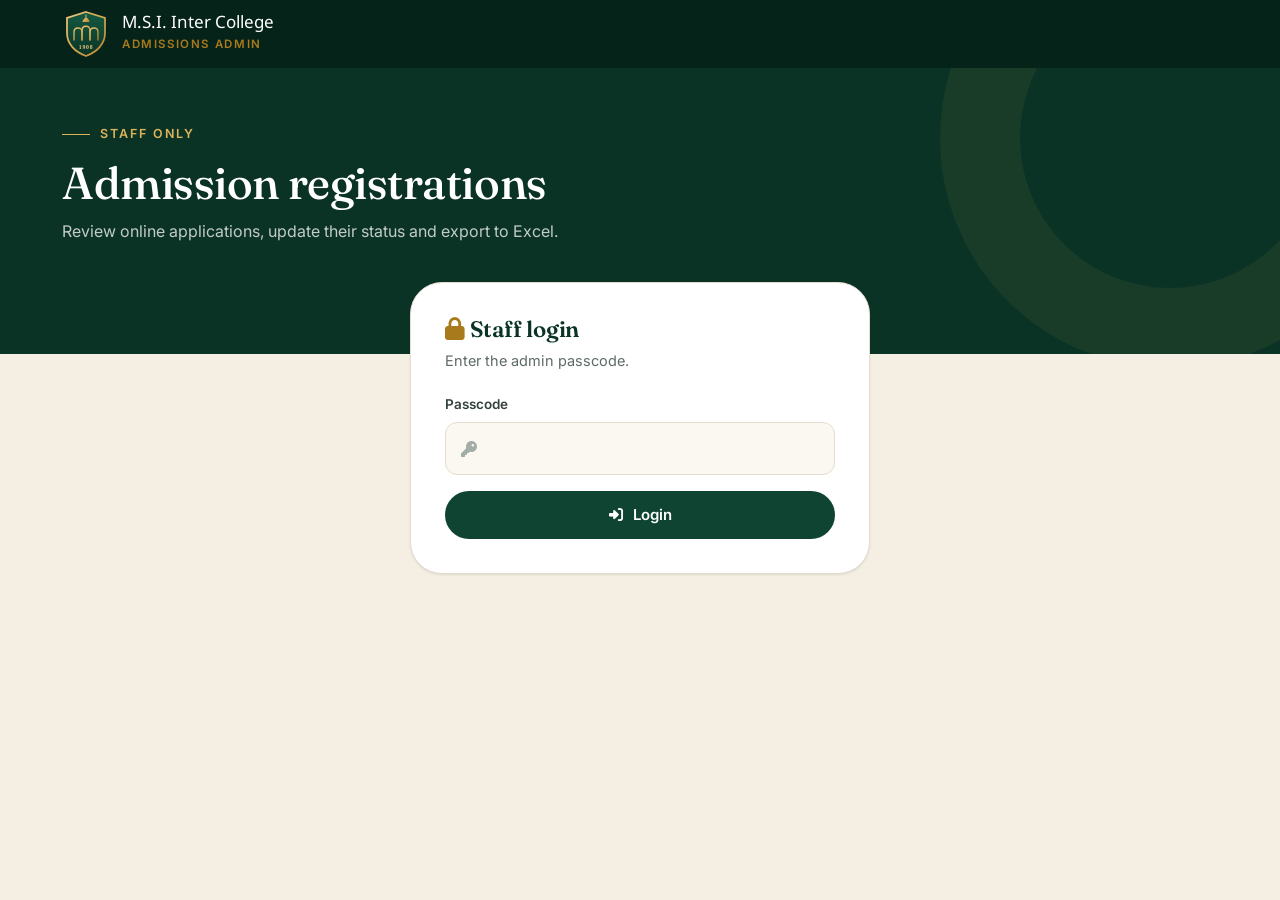
==== admin.html @ 86e8ecac "Redesign website with registration portal and Google Maps - New design system (emerald/gold palette " ====
<!DOCTYPE html>
<html lang="en">
<head>
  <meta charset="UTF-8">
  <meta name="viewport" content="width=device-width, initial-scale=1, viewport-fit=cover">
  <meta name="robots" content="noindex, nofollow">
  <title>Admissions Admin | M.S.I. Inter College</title>
  <meta name="theme-color" content="#0a3326">
  <link rel="icon" href="assets/img/crest.svg" type="image/svg+xml">
  <link rel="preconnect" href="https://fonts.googleapis.com">
  <link rel="preconnect" href="https://fonts.gstatic.com" crossorigin>
  <link href="https://fonts.googleapis.com/css2?family=Fraunces:opsz,wght@9..144,500;9..144,600&family=Inter:wght@400;500;600;700&family=Noto+Sans+Devanagari:wght@400;500&display=swap" rel="stylesheet">
  <link rel="stylesheet" href="https://cdnjs.cloudflare.com/ajax/libs/font-awesome/6.5.2/css/all.min.css">
  <link rel="stylesheet" href="assets/css/main.css">
</head>
<body class="portal-body">

<div class="portal-topbar">
  <div class="container">
    <a href="index.html" class="brand">
      <img src="assets/img/crest.svg" alt="" class="brand-crest" width="42" height="42">
      <span class="brand-text"><span class="brand-hi">M.S.I. Inter College</span><span class="brand-en">Admissions Admin</span></span>
    </a>
    <button class="btn btn-sm btn-ghost-light" id="adminLogout" hidden><i class="fas fa-right-from-bracket"></i> Logout</button>
  </div>
</div>

<section class="portal-hero">
  <div class="container">
    <span class="eyebrow">Staff only</span>
    <h1 style="margin-top:12px">Admission registrations</h1>
    <p>Review online applications, update their status and export to Excel.</p>
  </div>
</section>

<main class="portal-main" id="main">
  <div class="container">
    <!-- Login -->
    <section class="card" id="adminLogin" style="max-width:460px;margin:0 auto">
      <h2 style="font-size:1.4rem;color:var(--emerald-900)"><i class="fas fa-lock" style="color:var(--gold-600)"></i> Staff login</h2>
      <p style="color:var(--ink-500);font-size:14.5px;margin:6px 0 20px">Enter the admin passcode.</p>
      <form id="adminLoginForm" novalidate>
        <div class="field"><label for="adminPass">Passcode</label>
          <div class="input-icon"><i class="fas fa-key"></i><input id="adminPass" type="password" required autocomplete="current-password"></div>
          <span class="field-error">Enter the passcode</span></div>
        <button class="btn btn-block" style="margin-top:16px" type="submit"><i class="fas fa-right-to-bracket"></i> Login</button>
      </form>
    </section>

    <!-- Panel -->
    <section id="adminPanel" hidden>
      <div id="adminMode"></div>
      <div class="stat-cards">
        <div class="stat-card"><small>Total</small><strong id="stTotal">0</strong></div>
        <div class="stat-card"><small>New</small><strong id="stNew">0</strong></div>
        <div class="stat-card"><small>Under review</small><strong id="stReview">0</strong></div>
        <div class="stat-card"><small>Approved</small><strong id="stApproved">0</strong></div>
      </div>

      <div class="admin-toolbar">
        <div class="input-icon"><i class="fas fa-magnifying-glass"></i><input class="input" id="q" type="search" placeholder="Search name, ID, mobile, father's name…"></div>
        <select id="fStatus" aria-label="Filter by status"><option value="">All statuses</option><option value="submitted">New</option><option value="review">Under review</option><option value="approved">Approved</option><option value="rejected">Rejected</option></select>
        <select id="fClass" aria-label="Filter by class"><option value="">All classes</option></select>
        <button class="btn btn-sm btn-outline" id="refreshBtn"><i class="fas fa-rotate"></i> Refresh</button>
        <button class="btn btn-sm" id="exportBtn"><i class="fas fa-file-csv"></i> Export CSV</button>
      </div>

      <div class="table-wrap">
        <table class="data">
          <thead><tr><th>Reg. ID</th><th>Student</th><th>Class</th><th>Mobile</th><th>Submitted</th><th>Status</th><th></th></tr></thead>
          <tbody id="rows"></tbody>
        </table>
      </div>
    </section>
  </div>
</main>

<!-- Detail modal -->
<div class="modal" id="detailModal" role="dialog" aria-modal="true" aria-labelledby="dmTitle">
  <div class="modal-panel">
    <div class="modal-head"><h3 id="dmTitle">Application</h3><button class="icon-btn" data-close-modal aria-label="Close"><i class="fas fa-xmark"></i></button></div>
    <div class="modal-body">
      <div class="kv" id="dmBody"></div>
      <div class="form-grid" style="margin-top:22px;padding-top:20px;border-top:1px solid var(--line)">
        <div class="field"><label for="dmStatus">Update status</label>
          <select id="dmStatus"><option value="submitted">New / Submitted</option><option value="review">Under review</option><option value="approved">Approved</option><option value="rejected">Not approved</option></select></div>
        <div class="field"><label for="dmNote">Note to applicant</label><input id="dmNote" maxlength="300" placeholder="e.g. Bring original T.C. on Monday"></div>
      </div>
    </div>
    <div class="modal-foot">
      <button class="btn btn-sm btn-outline" id="dmDelete" style="color:var(--danger);border-color:var(--danger);margin-right:auto"><i class="fas fa-trash"></i> Delete</button>
      <a class="btn btn-sm btn-outline" id="dmWa" target="_blank" rel="noopener"><i class="fab fa-whatsapp"></i> Message parent</a>
      <button class="btn btn-sm" id="dmSave"><i class="fas fa-check"></i> Save status</button>
    </div>
  </div>
</div>

<div class="toast-stack" id="toasts" aria-live="polite"></div>

<script src="assets/js/config.js"></script>
<script src="assets/js/store.js"></script>
<script src="assets/js/main.js"></script>
<script src="assets/js/admin.js"></script>
</body>
</html>
---- assets/css/main.css ----
/* ==========================================================================
   M.S.I. Inter College — Design System
   Palette drawn from the campus itself: emerald lawn, sandstone facade,
   gilded crest, brick trim.
   ========================================================================== */

:root {
  --emerald-950: #06231a;
  --emerald-900: #0a3326;
  --emerald-800: #0f4433;
  --emerald-700: #155a43;
  --emerald-600: #1c7255;
  --emerald-100: #dcefe6;
  --emerald-50:  #eff8f3;

  --gold-600: #a87a1c;
  --gold-500: #c8962e;
  --gold-400: #ddb45a;
  --gold-100: #f8ecd0;

  --sand-50:  #fbf8f2;
  --sand-100: #f5efe3;
  --sand-200: #ebe1cd;

  --brick: #8a3b1f;
  --ink-900: #14201b;
  --ink-700: #34423c;
  --ink-500: #5e6b65;
  --ink-300: #a3ada8;
  --line: #e4ddd0;
  --white: #ffffff;

  --success: #1f8a4c;
  --warning: #b7791f;
  --danger:  #c0392b;
  --info:    #2563a8;

  --bg: var(--sand-50);
  --surface: var(--white);
  --surface-2: var(--sand-100);
  --text: var(--ink-900);
  --text-soft: var(--ink-500);

  --font-display: "Fraunces", "Tiro Devanagari Hindi", Georgia, serif;
  --font-body: "Inter", "Noto Sans Devanagari", system-ui, -apple-system, "Segoe UI", sans-serif;
  --font-hindi: "Tiro Devanagari Hindi", "Noto Sans Devanagari", serif;

  --radius-sm: 8px;
  --radius: 14px;
  --radius-lg: 22px;
  --radius-xl: 32px;

  --shadow-sm: 0 1px 2px rgba(10, 51, 38, .06), 0 1px 3px rgba(10, 51, 38, .05);
  --shadow:    0 6px 20px -6px rgba(10, 51, 38, .14), 0 2px 6px rgba(10, 51, 38, .05);
  --shadow-lg: 0 30px 60px -20px rgba(10, 51, 38, .28), 0 10px 24px -10px rgba(10, 51, 38, .12);

  --container: 1220px;
  --gutter: clamp(16px, 4vw, 32px);
  --header-h: 76px;
  --ease: cubic-bezier(.22, .8, .24, 1);
}

/* ---------- Reset ---------- */
*, *::before, *::after { box-sizing: border-box; }
html { scroll-behavior: smooth; scroll-padding-top: calc(var(--header-h) + 12px); -webkit-text-size-adjust: 100%; }
body {
  margin: 0;
  font-family: var(--font-body);
  font-size: 16px;
  line-height: 1.65;
  color: var(--text);
  background: var(--bg);
  -webkit-font-smoothing: antialiased;
  overflow-x: hidden;
}
img, svg, video { display: block; max-width: 100%; }
img { height: auto; }
a { color: inherit; text-decoration: none; }
button, input, select, textarea { font: inherit; color: inherit; }
button { cursor: pointer; }
h1, h2, h3, h4 { margin: 0; line-height: 1.15; font-family: var(--font-display); font-weight: 600; letter-spacing: -.01em; }
p { margin: 0; }
ul { margin: 0; padding: 0; list-style: none; }
:focus-visible { outline: 3px solid var(--gold-400); outline-offset: 3px; border-radius: 6px; }
::selection { background: var(--gold-100); color: var(--emerald-900); }

[hidden] { display: none !important; }
.sr-only { position: absolute; width: 1px; height: 1px; padding: 0; margin: -1px; overflow: hidden; clip: rect(0 0 0 0); border: 0; }
.skip-link { position: fixed; left: 16px; top: -60px; z-index: 999; background: var(--emerald-900); color: #fff; padding: 10px 16px; border-radius: var(--radius-sm); transition: top .2s; }
.skip-link:focus { top: 12px; }

.container { width: 100%; max-width: var(--container); margin-inline: auto; padding-inline: var(--gutter); }
.hi { font-family: var(--font-hindi); }

/* ---------- Buttons ---------- */
.btn {
  --btn-bg: var(--emerald-800);
  --btn-fg: #fff;
  display: inline-flex; align-items: center; justify-content: center; gap: 10px;
  min-height: 48px; padding: 12px 22px;
  border-radius: 999px; border: 1.5px solid transparent;
  background: var(--btn-bg); color: var(--btn-fg);
  font-weight: 600; font-size: 15px; line-height: 1.2; white-space: nowrap;
  transition: transform .25s var(--ease), box-shadow .25s var(--ease), background .2s, color .2s, border-color .2s;
}
.btn:hover { transform: translateY(-2px); box-shadow: var(--shadow); }
.btn:active { transform: translateY(0); }
.btn i { font-size: .95em; }
.btn-gold { --btn-bg: var(--gold-500); --btn-fg: var(--emerald-950); }
.btn-gold:hover { --btn-bg: var(--gold-400); }
.btn-outline { background: transparent; color: var(--emerald-800); border-color: var(--emerald-800); }
.btn-outline:hover { background: var(--emerald-800); color: #fff; }
.btn-ghost-light { background: rgba(255,255,255,.08); color: #fff; border-color: rgba(255,255,255,.35); backdrop-filter: blur(6px); }
.btn-ghost-light:hover { background: #fff; color: var(--emerald-900); }
.btn-sm { min-height: 38px; padding: 8px 16px; font-size: 14px; }
.btn-block { width: 100%; }
.btn[disabled] { opacity: .55; pointer-events: none; }

/* ---------- Utility bar ---------- */
.utility-bar { background: var(--emerald-950); color: rgba(255,255,255,.78); font-size: 13px; }
.utility-bar .container { display: flex; align-items: center; justify-content: space-between; gap: 16px; min-height: 40px; }
.utility-bar a:hover { color: var(--gold-400); }
.utility-left, .utility-right { display: flex; align-items: center; gap: 22px; }
.utility-left i, .utility-right i { color: var(--gold-400); margin-right: 6px; }
.utility-codes span { opacity: .85; }
.utility-codes strong { color: #fff; font-weight: 600; }

/* ---------- Header ---------- */
.site-header {
  position: sticky; top: 0; z-index: 100;
  background: rgba(251, 248, 242, .86);
  backdrop-filter: saturate(160%) blur(14px);
  -webkit-backdrop-filter: saturate(160%) blur(14px);
  border-bottom: 1px solid transparent;
  transition: border-color .3s, box-shadow .3s, background .3s;
}
.site-header.is-scrolled { border-color: var(--line); box-shadow: 0 6px 24px -14px rgba(10,51,38,.25); background: rgba(251,248,242,.95); }
.header-inner { display: flex; align-items: center; justify-content: space-between; gap: 20px; height: var(--header-h); }

.brand { display: flex; align-items: center; gap: 12px; min-width: 0; }
.brand-crest { width: 48px; height: 48px; flex: none; }
.brand-text { display: flex; flex-direction: column; min-width: 0; }
.brand-hi { font-family: var(--font-hindi); font-size: 17px; font-weight: 400; color: var(--emerald-900); line-height: 1.25; white-space: nowrap; overflow: hidden; text-overflow: ellipsis; }
.brand-en { white-space: nowrap; overflow: hidden; text-overflow: ellipsis; font-size: 11.5px; letter-spacing: .14em; text-transform: uppercase; color: var(--gold-600); font-weight: 600; }

.primary-nav { display: flex; align-items: center; gap: 2px; }
.primary-nav > a, .nav-drop > button {
  display: inline-flex; align-items: center; gap: 6px;
  padding: 10px 12px; border-radius: 999px; border: 0; background: none;
  font-size: 14.5px; font-weight: 500; color: var(--ink-700);
  transition: color .2s, background .2s;
}
.primary-nav > a:hover, .nav-drop > button:hover, .primary-nav > a.active { color: var(--emerald-800); background: var(--emerald-50); }
.nav-drop { position: relative; }
.nav-drop > button i { font-size: 10px; transition: transform .2s; }
.nav-drop-menu {
  position: absolute; top: calc(100% + 10px); left: 50%; transform: translate(-50%, 6px);
  min-width: 240px; padding: 8px;
  background: var(--surface); border: 1px solid var(--line); border-radius: var(--radius);
  box-shadow: var(--shadow-lg);
  opacity: 0; visibility: hidden; transition: all .22s var(--ease);
}
.nav-drop:hover .nav-drop-menu, .nav-drop:focus-within .nav-drop-menu { opacity: 1; visibility: visible; transform: translate(-50%, 0); }
.nav-drop:hover > button i { transform: rotate(180deg); }
.nav-drop-menu a { display: flex; align-items: center; gap: 12px; padding: 10px 12px; border-radius: 10px; font-size: 14px; color: var(--ink-700); }
.nav-drop-menu a i { width: 30px; height: 30px; display: grid; place-items: center; border-radius: 8px; background: var(--emerald-50); color: var(--emerald-700); font-size: 13px; }
.nav-drop-menu a:hover { background: var(--sand-100); color: var(--emerald-900); }

.header-actions { display: flex; align-items: center; gap: 10px; }
.icon-btn {
  width: 44px; height: 44px; display: grid; place-items: center;
  border-radius: 50%; border: 1px solid var(--line); background: var(--surface); color: var(--emerald-800);
  transition: background .2s, transform .2s;
}
.icon-btn:hover { background: var(--emerald-50); }
.menu-toggle { display: none; }

/* Mobile drawer */
.mobile-drawer {
  position: fixed; inset: 0; z-index: 200; visibility: hidden; overflow: hidden;
}
.mobile-drawer.open { visibility: visible; }
.drawer-backdrop { position: absolute; inset: 0; background: rgba(6,35,26,.55); opacity: 0; transition: opacity .3s; }
.mobile-drawer.open .drawer-backdrop { opacity: 1; }
.drawer-panel {
  position: absolute; top: 0; right: 0; bottom: 0; width: min(88vw, 380px);
  background: var(--sand-50); display: flex; flex-direction: column;
  transform: translateX(100%); transition: transform .38s var(--ease);
  box-shadow: var(--shadow-lg);
}
.mobile-drawer.open .drawer-panel { transform: none; }
.drawer-head { display: flex; align-items: center; justify-content: space-between; padding: 16px 20px; border-bottom: 1px solid var(--line); }
.drawer-nav { flex: 1; overflow-y: auto; padding: 12px; }
.drawer-nav a { display: flex; align-items: center; gap: 14px; padding: 14px 12px; border-radius: 12px; font-weight: 500; color: var(--ink-700); }
.drawer-nav a i { width: 22px; color: var(--emerald-700); text-align: center; }
.drawer-nav a:hover, .drawer-nav a:active { background: var(--emerald-50); color: var(--emerald-900); }
.drawer-nav .drawer-label { font-size: 11px; letter-spacing: .14em; text-transform: uppercase; color: var(--ink-300); padding: 16px 12px 6px; font-weight: 600; }
.drawer-foot { padding: 16px 20px 24px; border-top: 1px solid var(--line); display: grid; gap: 10px; }

/* ---------- Hero ---------- */
.hero {
  position: relative; isolation: isolate; overflow: hidden;
  min-height: min(92vh, 820px);
  display: flex; align-items: flex-end;
  color: #fff;
  padding: clamp(120px, 18vh, 180px) 0 clamp(48px, 8vh, 88px);
}
.hero-media { position: absolute; inset: 0; z-index: -2; }
.hero-media img { width: 100%; height: 100%; object-fit: cover; object-position: center 55%; transform: scale(1.06); animation: heroZoom 18s ease-out forwards; }
@keyframes heroZoom { to { transform: scale(1); } }
.hero::before {
  content: ""; position: absolute; inset: 0; z-index: -1;
  background:
    linear-gradient(180deg, rgba(6,35,26,.25) 0%, rgba(6,35,26,.35) 35%, rgba(6,35,26,.92) 100%),
    linear-gradient(90deg, rgba(6,35,26,.75) 0%, rgba(6,35,26,0) 70%);
}
.hero-content { max-width: 760px; }
.eyebrow {
  display: inline-flex; align-items: center; gap: 10px;
  font-size: 12.5px; font-weight: 600; letter-spacing: .16em; text-transform: uppercase;
  color: var(--gold-400);
}
.eyebrow::before { content: ""; width: 28px; height: 1.5px; background: currentColor; }
.hero-pill {
  display: inline-flex; align-items: center; gap: 10px;
  padding: 7px 14px 7px 8px; border-radius: 999px;
  background: rgba(255,255,255,.12); border: 1px solid rgba(255,255,255,.22); backdrop-filter: blur(8px);
  font-size: 13.5px; margin-bottom: 22px;
}
.hero-pill .dot { display: inline-grid; place-items: center; padding: 3px 10px; border-radius: 999px; background: var(--gold-500); color: var(--emerald-950); font-weight: 700; font-size: 11.5px; letter-spacing: .04em; }
.hero h1 { font-size: clamp(2.3rem, 6vw, 4.6rem); font-weight: 500; line-height: 1.04; letter-spacing: -.025em; }
.hero h1 em { font-style: italic; color: var(--gold-400); font-weight: 400; }
.hero-hi { font-family: var(--font-hindi); font-size: clamp(1.15rem, 2.4vw, 1.55rem); color: rgba(255,255,255,.9); margin-top: 14px; }
.hero-lead { font-size: clamp(1rem, 1.6vw, 1.12rem); color: rgba(255,255,255,.82); max-width: 600px; margin-top: 18px; }
.hero-cta { display: flex; flex-wrap: wrap; gap: 12px; margin-top: 30px; }

.hero-meta {
  display: grid; grid-template-columns: repeat(4, 1fr); gap: 1px;
  margin-top: clamp(40px, 7vh, 72px);
  background: rgba(255,255,255,.16); border: 1px solid rgba(255,255,255,.16);
  border-radius: var(--radius-lg); overflow: hidden; backdrop-filter: blur(10px);
}
.hero-meta div { padding: 18px 22px; background: rgba(6,35,26,.45); }
.hero-meta strong { display: block; font-family: var(--font-display); font-size: clamp(1.5rem, 3vw, 2.1rem); font-weight: 500; color: #fff; line-height: 1.1; }
.hero-meta span { font-size: 13px; color: rgba(255,255,255,.72); }

/* ---------- Ticker ---------- */
.ticker { background: var(--gold-500); color: var(--emerald-950); overflow: hidden; }
.ticker .container { display: flex; align-items: center; gap: 16px; min-height: 48px; }
.ticker-label { flex: none; font-weight: 700; font-size: 12px; letter-spacing: .12em; text-transform: uppercase; background: var(--emerald-900); color: var(--gold-400); padding: 6px 12px; border-radius: 999px; }
.ticker-track { flex: 1; overflow: hidden; mask-image: linear-gradient(90deg, transparent, #000 5%, #000 95%, transparent); }
.ticker-items { display: flex; gap: 48px; width: max-content; animation: ticker 40s linear infinite; font-weight: 500; font-size: 14.5px; }
.ticker-items span { white-space: nowrap; }
.ticker-items span::before { content: "◆"; font-size: 9px; margin-right: 14px; color: var(--brick); vertical-align: 2px; }
.ticker:hover .ticker-items { animation-play-state: paused; }
@keyframes ticker { to { transform: translateX(-50%); } }

/* ---------- Sections ---------- */
.section { padding: clamp(64px, 10vw, 120px) 0; position: relative; }
.section-alt { background: var(--surface-2); }
.section-dark { background: var(--emerald-900); color: #fff; }
.section-head { display: flex; flex-wrap: wrap; align-items: flex-end; justify-content: space-between; gap: 24px; margin-bottom: clamp(36px, 5vw, 56px); }
.section-head > div { max-width: 680px; }
.section-head.center { flex-direction: column; align-items: center; text-align: center; margin-inline: auto; }
.section-title { font-size: clamp(1.9rem, 4.2vw, 3rem); color: var(--emerald-900); margin-top: 12px; }
.section-dark .section-title { color: #fff; }
.section-title em { font-style: italic; color: var(--gold-600); font-weight: 400; }
.section-dark .section-title em { color: var(--gold-400); }
.section-sub { color: var(--text-soft); font-size: 1.05rem; margin-top: 14px; }
.section-sub .hi { display: block; margin-top: 4px; }
.section-dark .section-sub { color: rgba(255,255,255,.72); }

/* ---------- About ---------- */
.about-grid { display: grid; grid-template-columns: 1.05fr 1fr; gap: clamp(32px, 6vw, 80px); align-items: center; }
.about-visual { position: relative; }
.about-visual .frame { border-radius: var(--radius-xl); overflow: hidden; box-shadow: var(--shadow-lg); aspect-ratio: 4 / 4.4; }
.about-visual .frame img { width: 100%; height: 100%; object-fit: cover; }
.about-badge {
  position: absolute; right: -18px; bottom: 36px;
  background: var(--emerald-900); color: #fff; padding: 22px 26px; border-radius: var(--radius-lg);
  box-shadow: var(--shadow-lg); max-width: 220px;
}
.about-badge strong { font-family: var(--font-display); font-size: 3rem; line-height: 1; color: var(--gold-400); font-weight: 500; display: block; }
.about-badge span { font-size: 13.5px; color: rgba(255,255,255,.8); }
.about-thumb { position: absolute; left: -22px; top: 32px; width: 38%; border-radius: var(--radius); overflow: hidden; border: 6px solid var(--bg); box-shadow: var(--shadow); }
.about-copy p + p { margin-top: 16px; }
.about-copy .lead { font-size: 1.15rem; color: var(--ink-700); }
.about-copy .hi { color: var(--ink-500); }
.fact-list { display: grid; grid-template-columns: 1fr 1fr; gap: 12px; margin-top: 30px; }
.fact { display: flex; gap: 14px; align-items: flex-start; padding: 16px; border-radius: var(--radius); background: var(--surface); border: 1px solid var(--line); }
.fact i { width: 40px; height: 40px; flex: none; display: grid; place-items: center; border-radius: 10px; background: var(--emerald-50); color: var(--emerald-700); }
.fact small { display: block; font-size: 12px; color: var(--ink-500); text-transform: uppercase; letter-spacing: .08em; }
.fact strong { font-size: 14.5px; font-weight: 600; color: var(--ink-900); line-height: 1.35; display: block; }

.pillars { display: grid; grid-template-columns: repeat(3, 1fr); gap: 20px; margin-top: clamp(48px, 7vw, 80px); }
.pillar { padding: 30px; border-radius: var(--radius-lg); background: var(--surface); border: 1px solid var(--line); position: relative; overflow: hidden; }
.pillar::after { content: ""; position: absolute; inset: auto -40px -40px auto; width: 120px; height: 120px; border-radius: 50%; background: var(--gold-100); opacity: .6; }
.pillar .num { font-family: var(--font-display); font-size: 14px; color: var(--gold-600); font-weight: 600; letter-spacing: .1em; }
.pillar h3 { font-size: 1.45rem; color: var(--emerald-900); margin: 10px 0 10px; }
.pillar p { color: var(--ink-500); position: relative; z-index: 1; }
.pillar p.hi { margin-top: 8px; color: var(--ink-700); }

/* ---------- Leadership ---------- */
.leaders { display: grid; grid-template-columns: 1fr 1fr; gap: 24px; }
.leader {
  display: grid; grid-template-columns: auto 1fr; gap: 26px;
  padding: clamp(24px, 4vw, 40px); border-radius: var(--radius-xl);
  background: rgba(255,255,255,.05); border: 1px solid rgba(255,255,255,.12);
}
.leader-avatar {
  width: 96px; height: 96px; border-radius: 50%;
  display: grid; place-items: center;
  background: linear-gradient(135deg, var(--gold-400), var(--gold-600));
  color: var(--emerald-950); font-family: var(--font-display); font-size: 2rem; font-weight: 600;
  box-shadow: 0 0 0 6px rgba(221,180,90,.18);
}
.leader blockquote { margin: 0; font-family: var(--font-hindi); font-size: 1.1rem; line-height: 1.75; color: rgba(255,255,255,.9); position: relative; }
.leader blockquote::before { content: "“"; position: absolute; left: -6px; top: -36px; font-family: var(--font-display); font-size: 5rem; color: var(--gold-500); opacity: .5; line-height: 1; }
.leader-role { font-size: 12px; letter-spacing: .14em; text-transform: uppercase; color: var(--gold-400); font-weight: 600; }
.leader-name { font-size: 1.3rem; margin-top: 18px; color: #fff; }
.leader-name small { display: block; font-family: var(--font-body); font-size: 13.5px; color: rgba(255,255,255,.6); font-weight: 400; margin-top: 4px; }

/* ---------- Programs ---------- */
.programs { display: grid; grid-template-columns: repeat(5, 1fr); gap: 16px; }
@media (max-width: 1180px) { .programs { grid-template-columns: repeat(3, 1fr); } }
@media (max-width: 860px) { .programs { grid-template-columns: repeat(2, 1fr); } }
@media (max-width: 560px) { .programs { grid-template-columns: 1fr; } }
.program {
  position: relative; padding: 26px 20px 22px; border-radius: var(--radius-lg);
  background: var(--surface); border: 1px solid var(--line);
  display: flex; flex-direction: column; gap: 14px;
  transition: transform .35s var(--ease), box-shadow .35s var(--ease), border-color .3s;
}
.program:hover { transform: translateY(-6px); box-shadow: var(--shadow-lg); border-color: transparent; }
.program-icon { width: 54px; height: 54px; border-radius: 16px; display: grid; place-items: center; font-size: 22px; color: #fff; background: var(--emerald-700); }
.program:nth-child(2) .program-icon { background: #2563a8; }
.program:nth-child(3) .program-icon { background: var(--success); }
.program:nth-child(4) .program-icon { background: var(--gold-600); }
.program:nth-child(5) .program-icon { background: var(--brick); }
.program .tag { font-size: 11.5px; font-weight: 600; letter-spacing: .1em; text-transform: uppercase; color: var(--ink-500); }
.program h3 { font-size: 1.3rem; color: var(--emerald-900); }
.program h3 .hi { display: block; font-size: 1rem; color: var(--ink-500); margin-top: 4px; font-weight: 400; }
.program ul { display: grid; gap: 8px; font-size: 14px; color: var(--ink-700); }
.program li { display: flex; gap: 10px; align-items: flex-start; }
.program li i { color: var(--success); font-size: 12px; margin-top: 6px; }
.program .program-foot { margin-top: auto; padding-top: 14px; border-top: 1px dashed var(--line); display: flex; justify-content: space-between; align-items: center; font-size: 13px; color: var(--ink-500); }
.program .program-foot a { color: var(--emerald-700); font-weight: 600; }
.program .program-foot a:hover { color: var(--gold-600); }

/* ---------- Toppers ---------- */
.toppers { display: grid; grid-template-columns: repeat(4, 1fr); gap: 18px; }
.topper { border-radius: var(--radius-lg); background: var(--surface); border: 1px solid var(--line); overflow: hidden; text-align: center; transition: transform .3s var(--ease), box-shadow .3s; }
.topper:hover { transform: translateY(-4px); box-shadow: var(--shadow); }
.topper-top { padding: 28px 20px 18px; background: radial-gradient(circle at 50% 0%, var(--gold-100), transparent 70%); }
.topper-avatar { width: 76px; height: 76px; margin: 0 auto 14px; border-radius: 50%; display: grid; place-items: center; background: var(--emerald-800); color: var(--gold-400); font-family: var(--font-display); font-size: 1.5rem; border: 3px solid var(--gold-400); }
.topper h3 { font-family: var(--font-hindi); font-size: 1.15rem; font-weight: 400; color: var(--emerald-900); }
.topper p { font-size: 13px; color: var(--ink-500); margin-top: 4px; }
.topper-score { font-family: var(--font-display); font-size: 2.4rem; color: var(--emerald-800); font-weight: 500; padding: 10px 0 4px; }
.topper-rank { display: inline-block; margin-bottom: 20px; padding: 5px 12px; border-radius: 999px; background: var(--gold-100); color: var(--gold-600); font-weight: 600; font-size: 12.5px; }

/* ---------- Facilities ---------- */
.facilities { display: grid; grid-template-columns: repeat(4, 1fr); gap: 16px; }
.facility { padding: 24px; border-radius: var(--radius-lg); background: var(--surface); border: 1px solid var(--line); transition: background .3s, transform .3s var(--ease); }
.facility:hover { background: var(--emerald-900); transform: translateY(-4px); }
.facility i { font-size: 22px; color: var(--emerald-700); width: 50px; height: 50px; display: grid; place-items: center; border-radius: 14px; background: var(--emerald-50); transition: background .3s, color .3s; }
.facility h3 { font-family: var(--font-body); font-size: 1.02rem; font-weight: 600; margin-top: 18px; color: var(--ink-900); transition: color .3s; }
.facility h3 .hi { display: block; font-weight: 400; font-size: .95rem; color: var(--ink-500); margin-top: 2px; transition: color .3s; }
.facility p { font-size: 14px; color: var(--ink-500); margin-top: 8px; transition: color .3s; }
.facility:hover i { background: var(--gold-500); color: var(--emerald-950); }
.facility:hover h3 { color: #fff; }
.facility:hover h3 .hi, .facility:hover p { color: rgba(255,255,255,.7); }

/* ---------- Student life ---------- */
.life-grid { display: grid; grid-template-columns: repeat(2, 1fr); gap: 20px; }
.life-card { position: relative; border-radius: var(--radius-xl); overflow: hidden; min-height: 320px; display: flex; align-items: flex-end; color: #fff; isolation: isolate; }
.life-card img { position: absolute; inset: 0; width: 100%; height: 100%; object-fit: cover; z-index: -2; transition: transform .8s var(--ease); }
.life-card::before { content: ""; position: absolute; inset: 0; z-index: -1; background: linear-gradient(180deg, rgba(6,35,26,0) 20%, rgba(6,35,26,.92)); }
.life-card:hover img { transform: scale(1.06); }
.life-body { padding: 28px; }
.life-body .tag { font-size: 11.5px; letter-spacing: .14em; text-transform: uppercase; color: var(--gold-400); font-weight: 600; }
.life-body h3 { font-family: var(--font-hindi); font-weight: 400; font-size: 1.45rem; margin: 8px 0; }
.life-body p { font-size: 14.5px; color: rgba(255,255,255,.8); }

/* ---------- Admissions ---------- */
.admission-layout { display: grid; grid-template-columns: 1.2fr 1fr; gap: 28px; align-items: start; }
.steps { display: grid; gap: 14px; counter-reset: step; }
.step { display: grid; grid-template-columns: 56px 1fr; gap: 18px; padding: 20px; border-radius: var(--radius-lg); background: var(--surface); border: 1px solid var(--line); }
.step-num { width: 56px; height: 56px; border-radius: 16px; display: grid; place-items: center; background: var(--emerald-900); color: var(--gold-400); font-family: var(--font-display); font-size: 1.3rem; }
.step h3 { font-family: var(--font-body); font-size: 1.05rem; font-weight: 600; }
.step p { font-size: 14.5px; color: var(--ink-500); margin-top: 4px; }
.admission-card { position: sticky; top: calc(var(--header-h) + 20px); padding: clamp(24px, 4vw, 36px); border-radius: var(--radius-xl); background: var(--emerald-900); color: #fff; overflow: hidden; }
.admission-card::before { content: ""; position: absolute; width: 320px; height: 320px; border-radius: 50%; border: 60px solid rgba(221,180,90,.08); right: -140px; top: -140px; }
.admission-card h3 { font-size: 1.8rem; position: relative; }
.admission-card > p { color: rgba(255,255,255,.75); margin: 10px 0 22px; position: relative; }
.doc-list { display: grid; gap: 10px; margin-bottom: 26px; position: relative; }
.doc-list li { display: flex; gap: 12px; align-items: center; font-size: 14.5px; padding: 10px 14px; background: rgba(255,255,255,.06); border-radius: 12px; }
.doc-list li i { color: var(--gold-400); }
.admission-card .btn + .btn { margin-top: 10px; }

/* ---------- Notices ---------- */
.notice-layout { display: grid; grid-template-columns: 1.6fr 1fr; gap: 24px; }
.tabs { display: flex; flex-wrap: wrap; gap: 8px; margin-bottom: 18px; }
.tab { padding: 9px 18px; border-radius: 999px; border: 1px solid var(--line); background: var(--surface); font-size: 14px; font-weight: 500; color: var(--ink-700); transition: all .2s; }
.tab:hover { border-color: var(--emerald-700); color: var(--emerald-800); }
.tab.active { background: var(--emerald-900); border-color: var(--emerald-900); color: #fff; }
.notice-list { display: grid; gap: 10px; }
.notice { display: grid; grid-template-columns: 68px 1fr auto; align-items: center; gap: 18px; padding: 16px 18px; border-radius: var(--radius); background: var(--surface); border: 1px solid var(--line); transition: border-color .2s, box-shadow .2s; }
.notice:hover { border-color: var(--emerald-600); box-shadow: var(--shadow-sm); }
.notice-date { text-align: center; padding: 8px 0; border-radius: 12px; background: var(--sand-100); line-height: 1.1; }
.notice-date strong { display: block; font-family: var(--font-display); font-size: 1.5rem; color: var(--emerald-900); font-weight: 600; }
.notice-date span { font-size: 11.5px; text-transform: uppercase; letter-spacing: .08em; color: var(--ink-500); }
.notice h3 { font-family: var(--font-body); font-size: 15px; font-weight: 600; line-height: 1.4; }
.notice .chip { margin-top: 6px; }
.chip { display: inline-flex; align-items: center; gap: 6px; padding: 3px 10px; border-radius: 999px; font-size: 11.5px; font-weight: 600; letter-spacing: .04em; }
.chip-exam { background: #e7effa; color: var(--info); }
.chip-admission { background: var(--emerald-100); color: var(--emerald-700); }
.chip-general { background: var(--gold-100); color: var(--gold-600); }
.chip-new { background: #fde8e4; color: var(--danger); }
.notice[hidden] { display: none; }

.side-card { padding: 26px; border-radius: var(--radius-lg); background: var(--surface); border: 1px solid var(--line); }
.side-card + .side-card { margin-top: 18px; }
.side-card h3 { font-family: var(--font-body); font-size: 1rem; font-weight: 700; display: flex; align-items: center; gap: 10px; margin-bottom: 14px; }
.side-card h3 i { color: var(--gold-600); }
.link-list a { display: flex; align-items: center; justify-content: space-between; gap: 12px; padding: 12px 0; border-bottom: 1px solid var(--line); font-size: 14.5px; color: var(--ink-700); }
.link-list li:last-child a { border-bottom: 0; }
.link-list a:hover { color: var(--emerald-700); }
.link-list a i { font-size: 12px; color: var(--ink-300); }

.downloads { display: grid; grid-template-columns: repeat(3, 1fr); gap: 14px; margin-top: 40px; }
.download { display: flex; align-items: center; gap: 14px; padding: 16px 18px; border-radius: var(--radius); background: var(--surface); border: 1px solid var(--line); transition: border-color .2s, transform .2s; }
.download:hover { border-color: var(--emerald-600); transform: translateY(-2px); }
.download > i { width: 44px; height: 44px; flex: none; border-radius: 12px; display: grid; place-items: center; background: #fde8e4; color: var(--danger); font-size: 18px; }
.download strong { display: block; font-size: 14px; font-weight: 600; line-height: 1.35; }
.download small { color: var(--ink-500); font-size: 12.5px; }

/* ---------- Gallery ---------- */
.gallery { columns: 4 220px; column-gap: 14px; }
.gallery-item { break-inside: avoid; margin-bottom: 14px; position: relative; border-radius: var(--radius); overflow: hidden; cursor: zoom-in; background: var(--sand-200); border: 0; padding: 0; width: 100%; display: block; }
.gallery-item img { width: 100%; transition: transform .6s var(--ease), filter .3s; }
.gallery-item:nth-child(3n+1) img { aspect-ratio: 1 / 1.2; object-fit: cover; }
.gallery-item:nth-child(3n+2) img { aspect-ratio: 1 / 1; object-fit: cover; }
.gallery-item:nth-child(3n) img { aspect-ratio: 4 / 3; object-fit: cover; }
.gallery-item figcaption { position: absolute; inset: auto 0 0 0; padding: 30px 14px 12px; font-size: 13px; color: #fff; text-align: left; background: linear-gradient(transparent, rgba(6,35,26,.85)); opacity: 0; transform: translateY(8px); transition: all .3s var(--ease); }
.gallery-item:hover img { transform: scale(1.06); }
.gallery-item:hover figcaption, .gallery-item:focus-visible figcaption { opacity: 1; transform: none; }
.gallery-item.is-hidden { display: none; }

.lightbox { position: fixed; inset: 0; z-index: 300; display: none; align-items: center; justify-content: center; padding: 24px; background: rgba(6,20,15,.94); }
.lightbox.open { display: flex; animation: fadeIn .25s; }
.lightbox figure { margin: 0; max-width: min(1100px, 100%); text-align: center; }
.lightbox img { max-height: 78vh; margin: 0 auto; border-radius: var(--radius); box-shadow: var(--shadow-lg); }
.lightbox figcaption { color: rgba(255,255,255,.85); margin-top: 14px; font-size: 15px; }
.lightbox-btn { position: absolute; width: 50px; height: 50px; border-radius: 50%; border: 1px solid rgba(255,255,255,.25); background: rgba(255,255,255,.08); color: #fff; display: grid; place-items: center; font-size: 18px; }
.lightbox-btn:hover { background: rgba(255,255,255,.2); }
.lb-close { top: 20px; right: 20px; }
.lb-prev { left: 20px; top: 50%; transform: translateY(-50%); }
.lb-next { right: 20px; top: 50%; transform: translateY(-50%); }
@keyframes fadeIn { from { opacity: 0; } }

/* ---------- FAQ ---------- */
.faq-layout { display: grid; grid-template-columns: 1fr 1.6fr; gap: clamp(28px, 5vw, 64px); align-items: start; }
.faq-list { display: grid; gap: 12px; }
.faq { border-radius: var(--radius); background: var(--surface); border: 1px solid var(--line); overflow: hidden; }
.faq summary { list-style: none; cursor: pointer; padding: 20px 22px; display: flex; justify-content: space-between; align-items: center; gap: 16px; font-weight: 600; font-size: 15.5px; }
.faq summary::-webkit-details-marker { display: none; }
.faq summary::after { content: "+"; flex: none; width: 30px; height: 30px; display: grid; place-items: center; border-radius: 50%; background: var(--emerald-50); color: var(--emerald-800); font-size: 20px; font-weight: 400; transition: transform .3s, background .3s; }
.faq[open] summary::after { transform: rotate(45deg); background: var(--gold-500); color: var(--emerald-950); }
.faq[open] { border-color: var(--emerald-600); }
.faq-body { padding: 0 22px 20px; color: var(--ink-700); font-size: 15px; }
.faq-body .hi { display: block; margin-bottom: 6px; }

/* ---------- Contact & Map ---------- */
.contact-layout { display: grid; grid-template-columns: 1fr 1.25fr; gap: 24px; align-items: stretch; }
.contact-cards { display: grid; gap: 14px; }
.contact-card { display: flex; gap: 16px; padding: 20px; border-radius: var(--radius-lg); background: var(--surface); border: 1px solid var(--line); }
.contact-card > i { width: 48px; height: 48px; flex: none; border-radius: 14px; display: grid; place-items: center; background: var(--emerald-900); color: var(--gold-400); font-size: 18px; }
.contact-card small { display: block; font-size: 12px; letter-spacing: .1em; text-transform: uppercase; color: var(--ink-500); font-weight: 600; }
.contact-card strong, .contact-card a { font-size: 15.5px; font-weight: 600; color: var(--ink-900); }
.contact-card a:hover { color: var(--emerald-700); }
.contact-card p { font-size: 14px; color: var(--ink-500); }

.map-shell { position: relative; border-radius: var(--radius-xl); overflow: hidden; border: 1px solid var(--line); background: var(--sand-200); min-height: 460px; box-shadow: var(--shadow); display: flex; flex-direction: column; }
.map-canvas { flex: 1; min-height: 380px; width: 100%; }
.map-canvas iframe { width: 100%; height: 100%; min-height: 380px; border: 0; display: block; }
.map-toolbar { display: flex; flex-wrap: wrap; gap: 8px; padding: 12px; background: var(--surface); border-top: 1px solid var(--line); }
.map-chip { display: inline-flex; align-items: center; gap: 8px; padding: 8px 14px; border-radius: 999px; border: 1px solid var(--line); background: var(--surface); font-size: 13.5px; font-weight: 500; color: var(--ink-700); transition: all .2s; }
.map-chip:hover, .map-chip.active { background: var(--emerald-900); color: #fff; border-color: var(--emerald-900); }
.map-chip i { color: var(--gold-600); }
.map-chip:hover i, .map-chip.active i { color: var(--gold-400); }
.map-route-info { position: absolute; left: 14px; top: 14px; z-index: 2; max-width: calc(100% - 28px); padding: 12px 16px; border-radius: 14px; background: rgba(255,255,255,.96); box-shadow: var(--shadow); font-size: 14px; display: none; }
.map-route-info.show { display: block; animation: fadeIn .3s; }
.map-route-info strong { color: var(--emerald-800); }
.map-loading { position: absolute; inset: 0; display: grid; place-items: center; color: var(--ink-500); font-size: 14px; }

.contact-form-wrap { margin-top: 24px; display: grid; grid-template-columns: 1fr 1fr; gap: 24px; }
.reach-list { display: grid; gap: 12px; }
.reach { display: flex; gap: 14px; padding: 16px; border-radius: var(--radius); background: var(--surface); border: 1px solid var(--line); }
.reach i { color: var(--emerald-700); font-size: 18px; margin-top: 4px; width: 22px; text-align: center; }
.reach strong { font-size: 14.5px; display: block; }
.reach span { font-size: 13.5px; color: var(--ink-500); }

/* ---------- Forms ---------- */
.card { padding: clamp(22px, 4vw, 34px); border-radius: var(--radius-xl); background: var(--surface); border: 1px solid var(--line); box-shadow: var(--shadow-sm); }
.form-grid { display: grid; grid-template-columns: 1fr 1fr; gap: 16px; }
.form-grid .full { grid-column: 1 / -1; }
.field { display: flex; flex-direction: column; gap: 7px; }
.field label { font-size: 13.5px; font-weight: 600; color: var(--ink-700); }
.field label .req { color: var(--danger); }
.field label .hi { font-weight: 400; color: var(--ink-500); }
.input, .field input, .field select, .field textarea {
  width: 100%; min-height: 50px; padding: 12px 16px;
  border: 1.5px solid var(--line); border-radius: 12px; background: var(--sand-50);
  font-size: 16px; /* prevents iOS zoom */
  transition: border-color .2s, background .2s, box-shadow .2s;
}
.field textarea { min-height: 110px; resize: vertical; }
.field input:focus, .field select:focus, .field textarea:focus, .input:focus { outline: none; border-color: var(--emerald-600); background: #fff; box-shadow: 0 0 0 4px rgba(28,114,85,.12); }
.field.invalid input, .field.invalid select, .field.invalid textarea { border-color: var(--danger); background: #fff8f7; }
.field-error { font-size: 12.5px; color: var(--danger); min-height: 0; display: none; }
.field.invalid .field-error { display: block; }
.field-hint { font-size: 12.5px; color: var(--ink-500); }
.input-icon { position: relative; }
.input-icon > i { position: absolute; left: 16px; top: 50%; transform: translateY(-50%); color: var(--ink-300); pointer-events: none; }
.input-icon input { padding-left: 44px; }
.pw-toggle { position: absolute; right: 8px; top: 50%; transform: translateY(-50%); border: 0; background: none; width: 36px; height: 36px; color: var(--ink-500); border-radius: 8px; }
.radio-cards { display: grid; grid-template-columns: repeat(auto-fit, minmax(140px, 1fr)); gap: 10px; }
.radio-card { position: relative; }
.radio-card input { position: absolute; opacity: 0; pointer-events: none; }
.radio-card span { display: flex; align-items: center; gap: 10px; padding: 14px 16px; border-radius: 12px; border: 1.5px solid var(--line); background: var(--sand-50); font-weight: 500; font-size: 14.5px; cursor: pointer; transition: all .2s; }
.radio-card input:checked + span { border-color: var(--emerald-700); background: var(--emerald-50); color: var(--emerald-900); box-shadow: 0 0 0 3px rgba(28,114,85,.1); }
.radio-card input:focus-visible + span { outline: 3px solid var(--gold-400); outline-offset: 2px; }
.check { display: flex; gap: 12px; align-items: flex-start; font-size: 14px; color: var(--ink-700); cursor: pointer; }
.check input { width: 20px; height: 20px; margin-top: 2px; accent-color: var(--emerald-700); flex: none; }

.alert { display: flex; gap: 12px; align-items: flex-start; padding: 14px 16px; border-radius: 12px; font-size: 14px; }
.alert i { margin-top: 3px; }
.alert-info { background: #e7effa; color: #1d4f86; }
.alert-success { background: var(--emerald-100); color: var(--emerald-800); }
.alert-warn { background: var(--gold-100); color: #7a5410; }
.alert-error { background: #fde8e4; color: #8e2a1f; }

/* ---------- Toast ---------- */
.toast-stack { position: fixed; left: 50%; bottom: 24px; transform: translateX(-50%); z-index: 400; display: grid; gap: 10px; width: min(92vw, 420px); pointer-events: none; }
.toast { pointer-events: auto; display: flex; gap: 12px; align-items: center; padding: 14px 18px; border-radius: 14px; background: var(--emerald-950); color: #fff; box-shadow: var(--shadow-lg); font-size: 14.5px; animation: toastIn .35s var(--ease); }
.toast i { color: var(--gold-400); }
.toast.error i { color: #ff8a7a; }
.toast.out { animation: toastOut .3s forwards; }
@keyframes toastIn { from { opacity: 0; transform: translateY(16px); } }
@keyframes toastOut { to { opacity: 0; transform: translateY(16px); } }

/* ---------- CTA band ---------- */
.cta-band { position: relative; overflow: hidden; border-radius: var(--radius-xl); padding: clamp(32px, 6vw, 64px); background: linear-gradient(120deg, var(--emerald-900), var(--emerald-700)); color: #fff; display: grid; grid-template-columns: 1.4fr auto; gap: 28px; align-items: center; }
.cta-band::after { content: ""; position: absolute; right: -80px; bottom: -120px; width: 360px; height: 360px; border-radius: 50%; background: radial-gradient(circle, rgba(221,180,90,.35), transparent 65%); }
.cta-band h2 { font-size: clamp(1.7rem, 3.6vw, 2.6rem); position: relative; z-index: 1; }
.cta-band p { color: rgba(255,255,255,.8); margin-top: 10px; position: relative; z-index: 1; }
.cta-band .hero-cta { margin: 0; position: relative; z-index: 1; }

/* ---------- Footer ---------- */
.site-footer { background: var(--emerald-950); color: rgba(255,255,255,.7); padding: 72px 0 0; margin-top: 0; }
.footer-grid { display: grid; grid-template-columns: 1.5fr 1fr 1fr 1.2fr; gap: 40px; }
.site-footer h4 { font-family: var(--font-body); font-size: 13px; letter-spacing: .14em; text-transform: uppercase; color: var(--gold-400); margin-bottom: 18px; font-weight: 600; }
.site-footer ul { display: grid; gap: 10px; font-size: 14.5px; }
.site-footer a:hover { color: #fff; }
.footer-brand p { font-size: 14.5px; margin-top: 16px; max-width: 340px; }
.footer-brand .brand-hi { color: #fff; }
.socials { display: flex; gap: 10px; margin-top: 20px; }
.socials a { width: 40px; height: 40px; display: grid; place-items: center; border-radius: 50%; background: rgba(255,255,255,.08); color: #fff; transition: background .2s; }
.socials a:hover { background: var(--gold-500); color: var(--emerald-950); }
.footer-bottom { margin-top: 56px; padding: 22px 0 28px; border-top: 1px solid rgba(255,255,255,.1); display: flex; flex-wrap: wrap; justify-content: space-between; gap: 12px; font-size: 13px; }

/* ---------- Floating & mobile dock ---------- */
.fab-whatsapp { position: fixed; right: 20px; bottom: 24px; z-index: 90; width: 58px; height: 58px; border-radius: 50%; background: #25d366; color: #fff; display: grid; place-items: center; font-size: 28px; box-shadow: 0 10px 24px -6px rgba(37,211,102,.6); transition: transform .25s var(--ease); }
.fab-whatsapp:hover { transform: scale(1.08); }
.to-top { position: fixed; right: 26px; bottom: 96px; z-index: 90; width: 46px; height: 46px; border-radius: 50%; border: 1px solid var(--line); background: var(--surface); color: var(--emerald-800); box-shadow: var(--shadow); display: grid; place-items: center; opacity: 0; visibility: hidden; transform: translateY(10px); transition: all .3s var(--ease); }
.to-top.show { opacity: 1; visibility: visible; transform: none; }

.mobile-dock { display: none; }

/* ---------- Reveal animation ---------- */
.reveal { opacity: 0; transform: translateY(26px); transition: opacity .8s var(--ease), transform .8s var(--ease); }
.reveal.in { opacity: 1; transform: none; }
.reveal-delay-1 { transition-delay: .08s; }
.reveal-delay-2 { transition-delay: .16s; }
.reveal-delay-3 { transition-delay: .24s; }

/* ==========================================================================
   Portal pages (register / dashboard / admin)
   ========================================================================== */
.portal-body { background: var(--sand-100); min-height: 100vh; }
.portal-hero { background: var(--emerald-900); color: #fff; padding: 48px 0 110px; position: relative; overflow: hidden; }
.portal-hero::after { content: ""; position: absolute; right: -120px; top: -160px; width: 460px; height: 460px; border-radius: 50%; border: 80px solid rgba(221,180,90,.07); }
.portal-hero h1 { font-size: clamp(1.8rem, 4.4vw, 2.8rem); font-weight: 500; }
.portal-hero p { color: rgba(255,255,255,.75); margin-top: 10px; max-width: 640px; }
.portal-main { margin-top: -72px; padding-bottom: 80px; position: relative; z-index: 2; }

.auth-wrap { display: grid; grid-template-columns: 1fr 380px; gap: 24px; align-items: start; }
.auth-tabs { display: grid; grid-template-columns: 1fr 1fr; padding: 6px; border-radius: 999px; background: var(--sand-100); margin-bottom: 26px; }
.auth-tab { padding: 12px; border: 0; border-radius: 999px; background: none; font-weight: 600; font-size: 14.5px; color: var(--ink-500); transition: all .25s; }
.auth-tab.active { background: var(--surface); color: var(--emerald-900); box-shadow: var(--shadow-sm); }

.stepper { display: flex; align-items: center; gap: 8px; margin-bottom: 28px; }
.stepper-item { display: flex; align-items: center; gap: 10px; flex: 1; min-width: 0; }
.stepper-item:not(:last-child)::after { content: ""; flex: 1; height: 2px; background: var(--line); border-radius: 2px; transition: background .3s; }
.stepper-item.done:not(:last-child)::after { background: var(--emerald-600); }
.stepper-dot { width: 36px; height: 36px; flex: none; border-radius: 50%; display: grid; place-items: center; border: 2px solid var(--line); background: var(--surface); font-weight: 700; font-size: 14px; color: var(--ink-500); transition: all .3s; }
.stepper-item.active .stepper-dot { border-color: var(--emerald-700); color: var(--emerald-800); box-shadow: 0 0 0 4px rgba(28,114,85,.12); }
.stepper-item.done .stepper-dot { background: var(--emerald-700); border-color: var(--emerald-700); color: #fff; }
.stepper-label { font-size: 13px; font-weight: 600; color: var(--ink-500); white-space: nowrap; }
.stepper-item.active .stepper-label { color: var(--emerald-900); }

.form-step { display: none; animation: stepIn .4s var(--ease); }
.form-step.active { display: block; }
@keyframes stepIn { from { opacity: 0; transform: translateX(14px); } }
.form-step h2 { font-size: 1.5rem; color: var(--emerald-900); }
.form-step > p { color: var(--ink-500); margin: 6px 0 22px; font-size: 14.5px; }
.form-nav { display: flex; justify-content: space-between; gap: 12px; margin-top: 28px; padding-top: 22px; border-top: 1px solid var(--line); }

.review-grid { display: grid; grid-template-columns: 1fr 1fr; gap: 0; border: 1px solid var(--line); border-radius: var(--radius); overflow: hidden; }
.review-grid div { padding: 12px 16px; border-bottom: 1px solid var(--line); font-size: 14px; }
.review-grid div:nth-child(odd) { background: var(--sand-50); }
.review-grid small { display: block; color: var(--ink-500); font-size: 12px; }
.review-grid strong { font-weight: 600; word-break: break-word; }

.fee-box { margin-top: 18px; padding: 18px; border-radius: var(--radius); background: var(--emerald-50); border: 1px solid var(--emerald-100); }
.fee-row { display: flex; justify-content: space-between; font-size: 14px; padding: 4px 0; }
.fee-row.total { border-top: 1px dashed var(--emerald-600); margin-top: 8px; padding-top: 10px; font-weight: 700; font-size: 16px; color: var(--emerald-900); }

.info-panel { position: sticky; top: 24px; display: grid; gap: 16px; }
.info-panel .card { padding: 24px; }
.info-panel h3 { font-family: var(--font-body); font-size: 1rem; font-weight: 700; margin-bottom: 12px; display: flex; gap: 10px; align-items: center; }
.info-panel h3 i { color: var(--gold-600); }
.info-panel li { display: flex; gap: 10px; font-size: 14px; color: var(--ink-700); padding: 6px 0; }
.info-panel li i { color: var(--success); margin-top: 5px; font-size: 12px; }

.success-panel { text-align: center; padding: 20px 0; }
.success-icon { width: 84px; height: 84px; margin: 0 auto 18px; border-radius: 50%; display: grid; place-items: center; background: var(--emerald-100); color: var(--emerald-700); font-size: 36px; animation: pop .5s var(--ease); }
@keyframes pop { from { transform: scale(.4); opacity: 0; } }
.reg-id { display: inline-block; margin: 16px 0; padding: 12px 22px; border-radius: 14px; background: var(--sand-100); border: 2px dashed var(--gold-500); font-family: ui-monospace, "SF Mono", Menlo, monospace; font-size: 1.35rem; font-weight: 700; color: var(--emerald-900); letter-spacing: .06em; }

/* Dashboard */
.dash-head { display: flex; flex-wrap: wrap; justify-content: space-between; align-items: center; gap: 16px; }
.dash-user { display: flex; align-items: center; gap: 16px; }
.dash-avatar { width: 60px; height: 60px; border-radius: 50%; display: grid; place-items: center; background: var(--gold-500); color: var(--emerald-950); font-family: var(--font-display); font-size: 1.5rem; font-weight: 600; flex: none; }
.dash-grid { display: grid; grid-template-columns: 1.5fr 1fr; gap: 20px; margin-top: 20px; }
.status-track { display: grid; gap: 0; margin-top: 8px; }
.track-item { display: grid; grid-template-columns: 36px 1fr; gap: 14px; position: relative; padding-bottom: 22px; }
.track-item:last-child { padding-bottom: 0; }
.track-item::before { content: ""; position: absolute; left: 17px; top: 36px; bottom: 0; width: 2px; background: var(--line); }
.track-item:last-child::before { display: none; }
.track-item.done::before { background: var(--emerald-600); }
.track-dot { width: 36px; height: 36px; border-radius: 50%; display: grid; place-items: center; background: var(--sand-100); color: var(--ink-300); border: 2px solid var(--line); font-size: 14px; z-index: 1; }
.track-item.done .track-dot { background: var(--emerald-700); border-color: var(--emerald-700); color: #fff; }
.track-item.current .track-dot { background: var(--gold-500); border-color: var(--gold-500); color: var(--emerald-950); box-shadow: 0 0 0 5px rgba(200,150,46,.2); }
.track-item.rejected .track-dot { background: var(--danger); border-color: var(--danger); color: #fff; }
.track-item strong { display: block; font-size: 15px; }
.track-item span { font-size: 13.5px; color: var(--ink-500); }

.status-badge { display: inline-flex; align-items: center; gap: 6px; padding: 5px 12px; border-radius: 999px; font-size: 12.5px; font-weight: 700; letter-spacing: .02em; white-space: nowrap; }
.status-badge::before { content: ""; width: 7px; height: 7px; border-radius: 50%; background: currentColor; }
.status-submitted { background: #e7effa; color: var(--info); }
.status-review { background: var(--gold-100); color: #8a5d0c; }
.status-approved { background: var(--emerald-100); color: var(--emerald-700); }
.status-rejected { background: #fde8e4; color: var(--danger); }

.kv { display: grid; grid-template-columns: 1fr 1fr; gap: 14px 20px; }
.kv small { display: block; font-size: 12px; color: var(--ink-500); text-transform: uppercase; letter-spacing: .06em; }
.kv strong { font-weight: 600; font-size: 14.5px; word-break: break-word; }

/* Admin */
.stat-cards { display: grid; grid-template-columns: repeat(4, 1fr); gap: 16px; }
.stat-card { padding: 20px 22px; border-radius: var(--radius-lg); background: var(--surface); border: 1px solid var(--line); }
.stat-card small { font-size: 12.5px; color: var(--ink-500); font-weight: 600; text-transform: uppercase; letter-spacing: .08em; }
.stat-card strong { display: block; font-family: var(--font-display); font-size: 2.2rem; font-weight: 500; color: var(--emerald-900); line-height: 1.2; margin-top: 4px; }
.admin-toolbar { display: flex; flex-wrap: wrap; gap: 10px; align-items: center; margin: 22px 0 14px; }
.admin-toolbar .input-icon { flex: 1; min-width: 220px; }
.admin-toolbar select { min-height: 48px; padding: 10px 14px; border-radius: 12px; border: 1.5px solid var(--line); background: var(--surface); }
.table-wrap { overflow-x: auto; border-radius: var(--radius-lg); border: 1px solid var(--line); background: var(--surface); }
table.data { width: 100%; border-collapse: collapse; font-size: 14px; min-width: 760px; }
table.data th { text-align: left; padding: 14px 16px; font-size: 12px; text-transform: uppercase; letter-spacing: .08em; color: var(--ink-500); background: var(--sand-50); border-bottom: 1px solid var(--line); font-weight: 600; }
table.data td { padding: 14px 16px; border-bottom: 1px solid var(--line); vertical-align: middle; }
table.data tr:last-child td { border-bottom: 0; }
table.data tr:hover td { background: var(--sand-50); }
table.data .mono { font-family: ui-monospace, Menlo, monospace; font-size: 13px; color: var(--emerald-800); font-weight: 600; }
.empty-state { text-align: center; padding: 56px 20px; color: var(--ink-500); }
.empty-state i { font-size: 40px; color: var(--ink-300); margin-bottom: 12px; }

.modal { position: fixed; inset: 0; z-index: 350; display: none; align-items: center; justify-content: center; padding: 16px; background: rgba(6,35,26,.55); }
.modal.open { display: flex; animation: fadeIn .2s; }
.modal-panel { width: min(720px, 100%); max-height: 90vh; overflow-y: auto; background: var(--surface); border-radius: var(--radius-xl); box-shadow: var(--shadow-lg); }
.modal-head { position: sticky; top: 0; background: var(--surface); display: flex; justify-content: space-between; align-items: center; gap: 12px; padding: 20px 24px; border-bottom: 1px solid var(--line); z-index: 1; }
.modal-head h3 { font-size: 1.3rem; color: var(--emerald-900); }
.modal-body { padding: 24px; }
.modal-foot { display: flex; flex-wrap: wrap; gap: 10px; justify-content: flex-end; padding: 16px 24px 24px; }

.portal-topbar { background: var(--emerald-950); }
.portal-topbar .container { display: flex; justify-content: space-between; align-items: center; height: 68px; gap: 16px; }
.portal-topbar .brand-hi { color: #fff; }
.portal-topbar a.back { color: rgba(255,255,255,.8); font-size: 14px; display: inline-flex; gap: 8px; align-items: center; }
.portal-topbar a.back:hover { color: var(--gold-400); }

/* Printable receipt */
.receipt { display: none; }

/* ==========================================================================
   Responsive
   ========================================================================== */
@media (max-width: 1180px) {
  .primary-nav > a.hide-lg { display: none; }
  .facilities { grid-template-columns: repeat(3, 1fr); }
}

@media (max-width: 1024px) {
  :root { --header-h: 68px; }
  .primary-nav, .header-actions .btn-apply-desktop { display: none; }
  .menu-toggle { display: grid; }
  .about-grid, .admission-layout, .notice-layout, .faq-layout, .contact-layout, .auth-wrap, .dash-grid { grid-template-columns: 1fr; }
  .about-visual { max-width: 560px; margin-inline: auto; width: 100%; }
  .toppers { grid-template-columns: repeat(2, 1fr); }
  .footer-grid { grid-template-columns: 1fr 1fr; }
  .stat-cards { grid-template-columns: repeat(2, 1fr); }
  .admission-card, .info-panel { position: static; }
  .downloads { grid-template-columns: repeat(2, 1fr); }
  .cta-band { grid-template-columns: 1fr; }
}

@media (max-width: 760px) {
  body { font-size: 15.5px; padding-bottom: 72px; }
  .utility-bar .utility-codes, .utility-bar .hide-sm { display: none; }
  .utility-bar .container { justify-content: center; }
  .brand-crest { width: 42px; height: 42px; }
  .brand-hi { font-size: 15.5px; }
  .brand-en { font-size: 10px; letter-spacing: .1em; }
  .header-actions { gap: 8px; }
  .header-actions .icon-btn { width: 42px; height: 42px; }

  .hero { min-height: auto; padding-top: 56px; }
  .hero-pill { font-size: 12.5px; }
  .hero-meta { grid-template-columns: 1fr 1fr; }
  .hero-meta div { padding: 14px 16px; }
  .hero-cta .btn { flex: 1 1 100%; }

  .pillars, .leaders, .life-grid, .facilities, .contact-form-wrap, .downloads { grid-template-columns: 1fr; }
  .facilities { grid-template-columns: 1fr 1fr; gap: 12px; }
  .facility { padding: 18px; }
  .facility p { display: none; }
  .fact-list { grid-template-columns: 1fr; }
  .leader { grid-template-columns: 1fr; }
  .leader-avatar { width: 72px; height: 72px; font-size: 1.5rem; }
  .about-badge { right: 12px; bottom: 16px; padding: 16px 18px; }
  .about-badge strong { font-size: 2.2rem; }
  .about-thumb { display: none; }
  .life-card { min-height: 280px; }
  .notice { grid-template-columns: 56px 1fr; gap: 14px; padding: 14px; }
  .notice > .btn, .notice > a.dl { grid-column: 1 / -1; }
  .notice-date strong { font-size: 1.25rem; }
  .gallery { columns: 2; column-gap: 10px; }
  .gallery-item { margin-bottom: 10px; }
  .gallery-item figcaption { opacity: 1; transform: none; font-size: 12px; padding: 24px 10px 8px; }
  .lb-prev, .lb-next { top: auto; bottom: 20px; transform: none; }
  .lb-prev { left: calc(50% - 60px); }
  .lb-next { right: calc(50% - 60px); }
  .map-shell { min-height: 420px; border-radius: var(--radius-lg); }
  .form-grid, .review-grid, .kv { grid-template-columns: 1fr; }
  .footer-grid { grid-template-columns: 1fr; gap: 32px; }
  .footer-bottom { flex-direction: column; text-align: center; align-items: center; }
  .stepper-label { display: none; }
  .stat-cards { gap: 10px; }
  .stat-card { padding: 16px; }
  .stat-card strong { font-size: 1.8rem; }
  .form-nav .btn { flex: 1; }
  .modal { padding: 0; align-items: flex-end; }
  .modal-panel { border-radius: var(--radius-xl) var(--radius-xl) 0 0; max-height: 92vh; }

  .fab-whatsapp { bottom: 86px; right: 16px; width: 52px; height: 52px; font-size: 24px; }
  .to-top { display: none; }

  .mobile-dock {
    display: grid; grid-template-columns: repeat(5, 1fr);
    position: fixed; left: 0; right: 0; bottom: 0; z-index: 95;
    background: rgba(255,255,255,.96); backdrop-filter: blur(12px);
    border-top: 1px solid var(--line);
    padding: 6px 4px calc(6px + env(safe-area-inset-bottom));
  }
  .mobile-dock a { display: flex; flex-direction: column; align-items: center; gap: 3px; padding: 6px 2px; font-size: 11px; font-weight: 600; color: var(--ink-500); border-radius: 12px; }
  .mobile-dock a i { font-size: 18px; }
  .mobile-dock a.active, .mobile-dock a:active { color: var(--emerald-800); }
  .mobile-dock a.dock-cta { color: var(--emerald-950); }
  .mobile-dock a.dock-cta i { width: 46px; height: 46px; margin-top: -24px; border-radius: 50%; display: grid; place-items: center; background: var(--gold-500); box-shadow: 0 8px 18px -6px rgba(168,122,28,.7); border: 4px solid #fff; }
  .portal-body { padding-bottom: 0; }
}

@media (max-width: 380px) {
  .hero-meta strong { font-size: 1.35rem; }
  .facilities { grid-template-columns: 1fr; }
  .toppers { grid-template-columns: 1fr; }
}

@media (prefers-reduced-motion: reduce) {
  *, *::before, *::after { animation-duration: .01ms !important; animation-iteration-count: 1 !important; transition-duration: .01ms !important; scroll-behavior: auto !important; }
  .reveal { opacity: 1; transform: none; }
}

@media print {
  body * { visibility: hidden; }
  .receipt, .receipt * { visibility: visible; }
  .receipt { display: block !important; position: absolute; left: 0; top: 0; width: 100%; padding: 24px; font-family: var(--font-body); color: #000; }
  .receipt h2 { font-size: 20px; margin-bottom: 4px; }
  .receipt table { width: 100%; border-collapse: collapse; margin-top: 16px; font-size: 13px; }
  .receipt td { border: 1px solid #999; padding: 8px 10px; }
  .receipt .r-head { display: flex; align-items: center; gap: 16px; border-bottom: 2px solid #000; padding-bottom: 12px; }
  .receipt .r-foot { margin-top: 40px; display: flex; justify-content: space-between; font-size: 12px; }
}
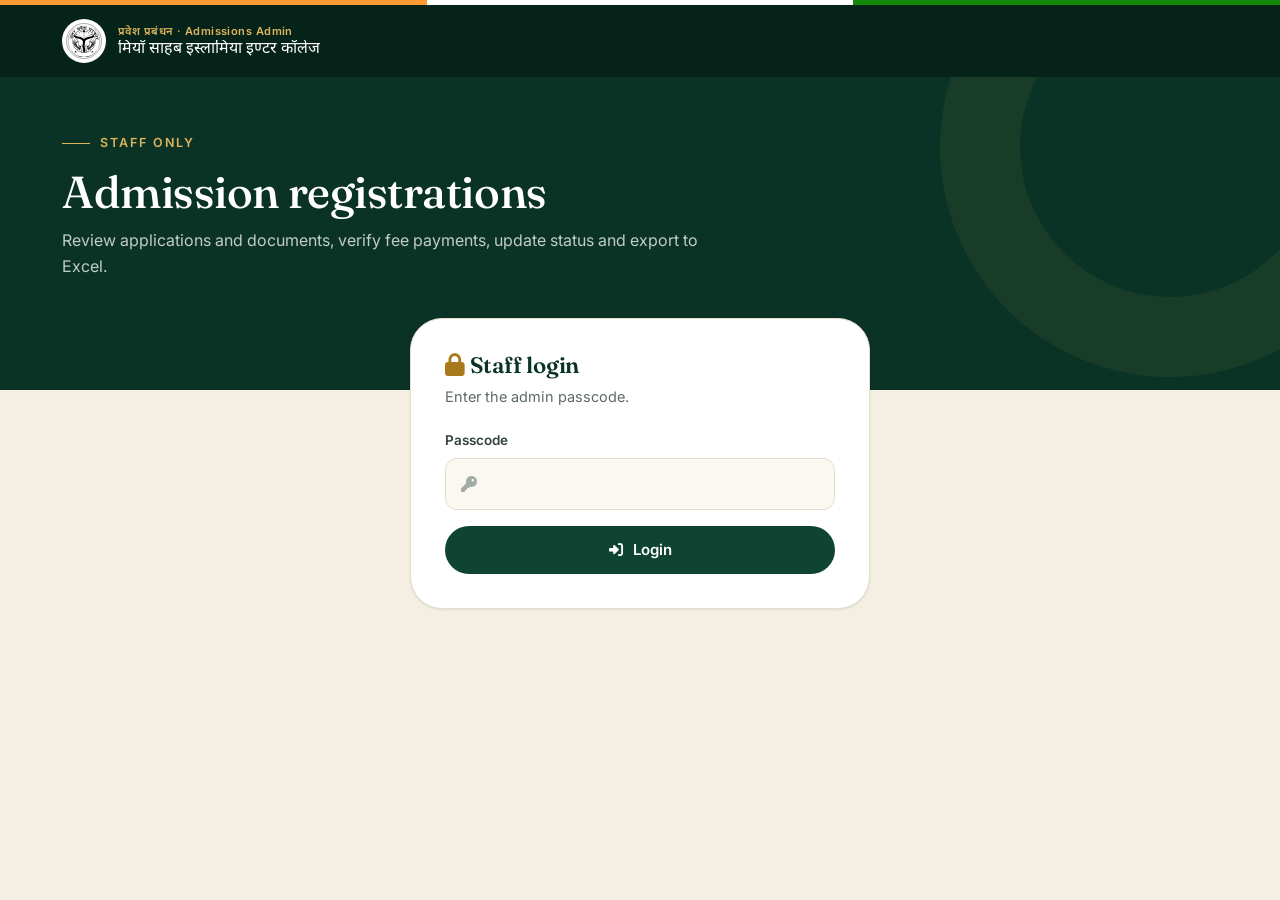
==== commit b0fb0bdb: "Restore government theme; complete registration with fee payment - Government header: tricolour stri" ====
--- a/admin.html
+++ b/admin.html
@@ -15,11 +15,12 @@
 </head>
 <body class="portal-body">
 
-<div class="portal-topbar">
+<div class="tricolor" aria-hidden="true"></div>
+<div class="portal-topbar gov-topbar">
   <div class="container">
-    <a href="index.html" class="brand">
-      <img src="assets/img/crest.svg" alt="" class="brand-crest" width="42" height="42">
-      <span class="brand-text"><span class="brand-hi">M.S.I. Inter College</span><span class="brand-en">Admissions Admin</span></span>
+    <a href="index.html" class="gov-brand">
+      <img src="images/up_emblem.svg" alt="उत्तर प्रदेश सरकार" class="gov-emblem-sm" width="44" height="44">
+      <span class="brand-text"><span class="gov-label-sm">प्रवेश प्रबंधन · Admissions Admin</span><span class="brand-hi">मियाँ साहब इस्लामिया इण्टर कॉलेज</span></span>
     </a>
     <button class="btn btn-sm btn-ghost-light" id="adminLogout" hidden><i class="fas fa-right-from-bracket"></i> Logout</button>
   </div>
@@ -29,7 +30,7 @@
   <div class="container">
     <span class="eyebrow">Staff only</span>
     <h1 style="margin-top:12px">Admission registrations</h1>
-    <p>Review online applications, update their status and export to Excel.</p>
+    <p>Review applications and documents, verify fee payments, update status and export to Excel.</p>
   </div>
 </section>
 
@@ -56,18 +57,26 @@
         <div class="stat-card"><small>Under review</small><strong id="stReview">0</strong></div>
         <div class="stat-card"><small>Approved</small><strong id="stApproved">0</strong></div>
       </div>
+      <div class="stat-cards" style="margin-top:16px">
+        <div class="stat-card"><small>Fee collected</small><strong id="stCollected">₹0</strong></div>
+        <div class="stat-card"><small>Fees paid</small><strong id="stPaid">0</strong></div>
+        <div class="stat-card"><small>UPI to verify</small><strong id="stVerify" style="color:var(--gold-600)">0</strong></div>
+        <div class="stat-card"><small>Unpaid / at office</small><strong id="stUnpaid">0</strong></div>
+      </div>
 
       <div class="admin-toolbar">
         <div class="input-icon"><i class="fas fa-magnifying-glass"></i><input class="input" id="q" type="search" placeholder="Search name, ID, mobile, father's name…"></div>
         <select id="fStatus" aria-label="Filter by status"><option value="">All statuses</option><option value="submitted">New</option><option value="review">Under review</option><option value="approved">Approved</option><option value="rejected">Rejected</option></select>
+        <select id="fPay" aria-label="Filter by payment"><option value="">All payments</option><option value="paid">Paid</option><option value="verification">UPI to verify</option><option value="office">Pay at office</option><option value="unpaid">Unpaid</option><option value="failed">Failed</option></select>
         <select id="fClass" aria-label="Filter by class"><option value="">All classes</option></select>
         <button class="btn btn-sm btn-outline" id="refreshBtn"><i class="fas fa-rotate"></i> Refresh</button>
         <button class="btn btn-sm" id="exportBtn"><i class="fas fa-file-csv"></i> Export CSV</button>
+        <button class="btn btn-sm btn-outline" id="resetPwBtn"><i class="fas fa-key"></i> Reset password</button>
       </div>
 
       <div class="table-wrap">
         <table class="data">
-          <thead><tr><th>Reg. ID</th><th>Student</th><th>Class</th><th>Mobile</th><th>Submitted</th><th>Status</th><th></th></tr></thead>
+          <thead><tr><th>Reg. ID</th><th>Student</th><th>Class</th><th>Mobile</th><th>Submitted</th><th>Fee</th><th>Status</th><th></th></tr></thead>
           <tbody id="rows"></tbody>
         </table>
       </div>
@@ -80,7 +89,11 @@
   <div class="modal-panel">
     <div class="modal-head"><h3 id="dmTitle">Application</h3><button class="icon-btn" data-close-modal aria-label="Close"><i class="fas fa-xmark"></i></button></div>
     <div class="modal-body">
-      <div class="kv" id="dmBody"></div>
+      <div style="display:flex;gap:20px;flex-wrap:wrap;align-items:flex-start">
+        <div id="dmPhoto"></div>
+        <div style="flex:1;min-width:240px"><div class="kv" id="dmBody"></div><div class="doc-links" id="dmDocs"></div></div>
+      </div>
+      <div id="dmPayBox" class="fee-box" style="margin-top:20px"></div>
       <div class="form-grid" style="margin-top:22px;padding-top:20px;border-top:1px solid var(--line)">
         <div class="field"><label for="dmStatus">Update status</label>
           <select id="dmStatus"><option value="submitted">New / Submitted</option><option value="review">Under review</option><option value="approved">Approved</option><option value="rejected">Not approved</option></select></div>
--- a/assets/css/main.css
+++ b/assets/css/main.css
@@ -13,6 +13,9 @@
   --emerald-100: #dcefe6;
   --emerald-50:  #eff8f3;
 
+  --saffron: #ff9933;
+  --india-green: #138808;
+  --navy: #0b2a5b;
   --gold-600: #a87a1c;
   --gold-500: #c8962e;
   --gold-400: #ddb45a;
@@ -801,13 +804,171 @@
   .reveal { opacity: 1; transform: none; }
 }
 
+
+/* ==========================================================================
+   Government theme
+   ========================================================================== */
+.tricolor { height: 5px; background: linear-gradient(90deg, var(--saffron) 0 33.33%, #fff 33.33% 66.66%, var(--india-green) 66.66%); }
+.a11y-tools { display: flex; align-items: center; gap: 4px; }
+.a11y-tools button { min-width: 30px; height: 26px; padding: 0 6px; border-radius: 6px; border: 1px solid rgba(255,255,255,.25); background: transparent; color: #fff; font-size: 12px; font-weight: 600; }
+.a11y-tools button:hover, .a11y-tools button.active { background: var(--gold-500); color: var(--emerald-950); border-color: var(--gold-500); }
+.a11y-sep { width: 1px; height: 18px; background: rgba(255,255,255,.2); margin: 0 8px; }
+
+.gov-header { background: #fff; border-bottom: 1px solid var(--line); position: relative; }
+.gov-header::after { content: ""; position: absolute; left: 0; right: 0; bottom: -1px; height: 3px; background: linear-gradient(90deg, var(--saffron), var(--gold-500) 50%, var(--india-green)); opacity: .9; }
+.gov-inner { display: grid; grid-template-columns: auto 1fr auto; align-items: center; gap: clamp(14px, 3vw, 32px); padding-block: 18px 20px; }
+.gov-logo { display: flex; flex-direction: column; align-items: center; gap: 6px; text-align: center; }
+.gov-logo img { width: 82px; height: 82px; object-fit: contain; }
+.gov-logo span { font-size: 11px; line-height: 1.3; color: var(--ink-500); font-weight: 600; }
+.gov-text { text-align: center; min-width: 0; }
+.gov-label { display: inline-block; font-family: var(--font-hindi); font-size: 14px; color: var(--navy); font-weight: 600; letter-spacing: .02em; padding: 3px 14px; border-radius: 999px; background: #eef3fb; border: 1px solid #d6e2f5; }
+.gov-text h1 { font-family: var(--font-hindi); font-weight: 400; font-size: clamp(1.5rem, 3.6vw, 2.5rem); color: var(--emerald-900); margin-top: 8px; line-height: 1.2; }
+.gov-text .gov-en { font-family: var(--font-display); font-size: clamp(1rem, 2vw, 1.35rem); color: var(--brick); font-weight: 600; letter-spacing: .06em; text-transform: uppercase; }
+.gov-text .gov-addr { font-size: 13.5px; color: var(--ink-500); margin-top: 4px; }
+.gov-badges { display: flex; flex-wrap: wrap; justify-content: center; gap: 8px; margin-top: 10px; }
+.gov-badges span { font-size: 12px; font-weight: 600; padding: 4px 10px; border-radius: 6px; }
+.gov-badges .b1 { background: #fff3e6; color: #a65300; border: 1px solid #ffd9b0; }
+.gov-badges .b2 { background: var(--emerald-50); color: var(--emerald-700); border: 1px solid var(--emerald-100); }
+.gov-badges .b3 { background: #eef3fb; color: var(--navy); border: 1px solid #d6e2f5; }
+.site-header.gov-nav { background: var(--emerald-900); border-bottom: 0; }
+.site-header.gov-nav.is-scrolled { background: rgba(10,51,38,.97); }
+.gov-nav .primary-nav > a, .gov-nav .nav-drop > button { color: rgba(255,255,255,.88); }
+.gov-nav .primary-nav > a:hover, .gov-nav .nav-drop > button:hover, .gov-nav .primary-nav > a.active { color: #fff; background: rgba(255,255,255,.1); }
+.gov-nav .brand-hi { color: #fff; }
+.gov-nav .brand-en { color: var(--gold-400); }
+.gov-nav .icon-btn { background: rgba(255,255,255,.08); border-color: rgba(255,255,255,.2); color: #fff; }
+.gov-nav .brand { opacity: 0; pointer-events: none; transition: opacity .3s; }
+.gov-nav.is-scrolled .brand { opacity: 1; pointer-events: auto; }
+.gov-nav .header-inner { height: 60px; }
+.portals-strip { background: #fff; border-bottom: 1px solid var(--line); font-size: 13.5px; }
+.portals-strip .container { display: flex; align-items: center; gap: 10px; min-height: 46px; overflow-x: auto; scrollbar-width: none; }
+.portals-strip .container::-webkit-scrollbar { display: none; }
+.portals-strip strong { flex: none; color: var(--brick); font-size: 12.5px; text-transform: uppercase; letter-spacing: .08em; }
+.portals-strip a { flex: none; display: inline-flex; align-items: center; gap: 6px; padding: 5px 12px; border-radius: 999px; border: 1px solid var(--line); color: var(--ink-700); font-weight: 500; white-space: nowrap; }
+.portals-strip a:hover { border-color: var(--emerald-600); color: var(--emerald-800); }
+.portals-strip a img { width: 18px; height: 18px; object-fit: contain; }
+
+.gov-topbar .container { height: 72px; }
+.gov-brand { display: flex; align-items: center; gap: 12px; min-width: 0; }
+.gov-emblem-sm { width: 44px; height: 44px; object-fit: contain; background: #fff; border-radius: 50%; padding: 3px; flex: none; }
+.gov-label-sm { font-size: 11px; color: var(--gold-400); font-weight: 600; letter-spacing: .04em; }
+.gov-topbar .brand-hi { font-size: 16px; }
+
+/* High contrast mode */
+html.hc { --bg: #fff; --surface-2: #fff; --text: #000; --text-soft: #000; --ink-500: #000; --ink-700: #000; --line: #000; }
+html.hc body { background: #fff; }
+html.hc .hero::before { background: rgba(0,0,0,.82); }
+html.hc a { text-decoration: underline; }
+
+/* ==========================================================================
+   Uploads, payment, receipts
+   ========================================================================== */
+.muted { color: var(--ink-500); }
+.muted-label { color: var(--ink-500); font-size: 12px; letter-spacing: .08em; text-transform: uppercase; }
+.reg-id-inline { font-family: ui-monospace, Menlo, monospace; font-size: 1.2rem; font-weight: 700; color: var(--emerald-900); }
+.badges { display: flex; flex-wrap: wrap; gap: 8px; }
+.app-photo { width: 56px; height: 68px; object-fit: cover; border-radius: 10px; border: 2px solid var(--line); flex: none; }
+.app-actions { display: flex; gap: 10px; flex-wrap: wrap; margin-top: 20px; padding-top: 18px; border-top: 1px solid var(--line); }
+
+.upload-grid { display: grid; grid-template-columns: 220px 1fr; gap: 20px; align-items: start; }
+.upload-docs { display: grid; grid-template-columns: 1fr 1fr; gap: 14px; }
+.upload-box { position: relative; display: flex; align-items: center; justify-content: center; min-height: 74px; padding: 14px 16px; border: 2px dashed var(--sand-200); border-radius: 14px; background: var(--sand-50); cursor: pointer; transition: border-color .2s, background .2s; overflow: hidden; }
+.upload-box:hover { border-color: var(--emerald-600); background: #fff; }
+.upload-box.has-file { border-style: solid; border-color: var(--emerald-600); background: var(--emerald-50); }
+.upload-box.loading::after { content: ""; position: absolute; inset: 0; background: rgba(255,255,255,.7) url("data:image/svg+xml,%3Csvg xmlns='http://www.w3.org/2000/svg' width='28' height='28' viewBox='0 0 50 50'%3E%3Ccircle cx='25' cy='25' r='20' fill='none' stroke='%23155a43' stroke-width='5' stroke-dasharray='90 40'%3E%3CanimateTransform attributeName='transform' type='rotate' from='0 25 25' to='360 25 25' dur='.8s' repeatCount='indefinite'/%3E%3C/circle%3E%3C/svg%3E") center no-repeat; }
+.field.invalid .upload-box { border-color: var(--danger); background: #fff8f7; }
+.upload-empty { display: flex; flex-direction: column; align-items: center; gap: 6px; text-align: center; color: var(--ink-500); }
+.upload-empty.row, .upload-done { flex-direction: row; text-align: left; gap: 14px; width: 100%; display: flex; align-items: center; }
+.upload-empty i { font-size: 22px; color: var(--emerald-700); }
+.upload-empty strong, .upload-done strong { display: block; color: var(--ink-900); font-size: 14px; word-break: break-all; }
+.upload-empty small, .upload-done small { display: block; font-size: 12px; color: var(--ink-500); }
+.upload-done i { font-size: 22px; color: var(--success); }
+.upload-photo { aspect-ratio: 3 / 3.6; min-height: 0; padding: 0; }
+.upload-photo img { width: 100%; height: 100%; object-fit: cover; }
+.upload-photo .upload-empty i { font-size: 34px; }
+
+.review-photo { grid-column: 1 / -1; padding: 14px 16px !important; background: #fff !important; }
+.review-photo img { width: 96px; height: 116px; object-fit: cover; border-radius: 10px; border: 2px solid var(--line); }
+
+.pay-head { display: flex; flex-wrap: wrap; justify-content: space-between; align-items: center; gap: 16px; padding-bottom: 18px; border-bottom: 1px solid var(--line); }
+.pay-amount { text-align: right; }
+.pay-amount small { display: block; font-size: 12px; text-transform: uppercase; letter-spacing: .08em; color: var(--ink-500); }
+.pay-amount strong { font-family: var(--font-display); font-size: 2.4rem; color: var(--emerald-900); font-weight: 600; line-height: 1.1; }
+.pay-title { font-family: var(--font-body); font-size: 1.05rem; font-weight: 700; margin: 26px 0 14px; }
+.pay-methods { display: grid; gap: 12px; }
+.pay-method { display: flex; align-items: center; gap: 16px; width: 100%; padding: 18px 20px; text-align: left; border-radius: 16px; border: 1.5px solid var(--line); background: var(--surface); transition: all .2s; }
+.pay-method:hover { border-color: var(--emerald-600); box-shadow: var(--shadow-sm); }
+.pay-method.active { border-color: var(--emerald-700); background: var(--emerald-50); box-shadow: 0 0 0 3px rgba(28,114,85,.1); }
+.pay-method > i { width: 48px; height: 48px; flex: none; display: grid; place-items: center; border-radius: 14px; background: var(--emerald-900); color: var(--gold-400); font-size: 20px; }
+.pay-method span { flex: 1; min-width: 0; }
+.pay-method strong { display: block; font-size: 15.5px; }
+.pay-method small { display: block; font-size: 13px; color: var(--ink-500); }
+.pay-method .pay-badge { flex: none; font-size: 11.5px; font-weight: 700; padding: 4px 10px; border-radius: 999px; background: var(--gold-100); color: var(--gold-600); }
+.pay-method[data-method="demo"] > i { background: var(--sand-200); color: var(--ink-700); }
+.pay-panel { margin-top: 16px; padding: 22px; border-radius: 16px; background: var(--sand-50); border: 1px solid var(--line); }
+.upi-wrap { display: grid; grid-template-columns: auto 1fr; gap: 24px; align-items: start; }
+.upi-qr { width: 220px; height: 220px; padding: 10px; background: #fff; border-radius: 14px; border: 1px solid var(--line); display: grid; place-items: center; }
+.upi-qr img, .upi-qr canvas { width: 200px !important; height: 200px !important; }
+.success-icon.pending { background: var(--gold-100); color: var(--gold-600); }
+
+/* Admin extras */
+.doc-links { display: flex; flex-wrap: wrap; gap: 8px; margin-top: 8px; }
+.doc-links a { display: inline-flex; align-items: center; gap: 6px; padding: 6px 12px; border-radius: 999px; border: 1px solid var(--line); font-size: 13px; font-weight: 500; }
+.doc-links a:hover { border-color: var(--emerald-600); color: var(--emerald-800); }
+.admin-photo { width: 110px; height: 132px; object-fit: cover; border-radius: 12px; border: 2px solid var(--line); }
+
+@media (max-width: 1024px) {
+  .gov-logo img { width: 64px; height: 64px; }
+  .gov-nav .brand { opacity: 1; pointer-events: auto; }
+}
+@media (max-width: 760px) {
+  .gov-inner { grid-template-columns: 46px 1fr 46px; gap: 8px; padding-block: 14px; }
+  .gov-logo img { width: 46px !important; height: 46px !important; }
+  .gov-logo img { width: 52px; height: 52px; }
+  .gov-logo span { display: none; }
+  .gov-label { font-size: 10px; padding: 2px 8px; letter-spacing: 0; }
+  .gov-text .gov-en { letter-spacing: .02em; }
+  .gov-text h1 { font-size: 1.25rem; margin-top: 6px; }
+  .gov-text .gov-en { font-size: .78rem; }
+  .gov-text .gov-addr, .gov-badges .b3 { display: none; }
+  .gov-badges { gap: 6px; margin-top: 8px; }
+  .gov-badges span { font-size: 10.5px; padding: 3px 7px; }
+  .a11y-tools { display: none; }
+  .gov-topbar .brand-hi { font-size: 13.5px; white-space: normal; }
+  .gov-label-sm { font-size: 10px; }
+  .upload-grid, .upload-docs, .upi-wrap { grid-template-columns: 1fr; }
+  .upload-photo { width: 170px; margin: 0 auto; }
+  .upi-qr { margin: 0 auto; }
+  .pay-amount { text-align: left; }
+  .pay-method { padding: 14px; gap: 12px; }
+  .pay-method .pay-badge { display: none; }
+}
+
+/* ==========================================================================
+   Print (application form & receipt)
+   ========================================================================== */
 @media print {
-  body * { visibility: hidden; }
-  .receipt, .receipt * { visibility: visible; }
-  .receipt { display: block !important; position: absolute; left: 0; top: 0; width: 100%; padding: 24px; font-family: var(--font-body); color: #000; }
-  .receipt h2 { font-size: 20px; margin-bottom: 4px; }
-  .receipt table { width: 100%; border-collapse: collapse; margin-top: 16px; font-size: 13px; }
-  .receipt td { border: 1px solid #999; padding: 8px 10px; }
-  .receipt .r-head { display: flex; align-items: center; gap: 16px; border-bottom: 2px solid #000; padding-bottom: 12px; }
-  .receipt .r-foot { margin-top: 40px; display: flex; justify-content: space-between; font-size: 12px; }
-}
+  @page { size: A4; margin: 12mm; }
+  body { padding: 0 !important; background: #fff !important; }
+  body > *:not(.receipt) { display: none !important; }
+  .receipt { display: block !important; font-family: Arial, "Noto Sans Devanagari", sans-serif; color: #000; font-size: 12.5px; }
+  .r-head { display: flex; align-items: center; justify-content: space-between; gap: 14px; padding-bottom: 10px; border-bottom: 3px double #000; text-align: center; }
+  .r-title { flex: 1; }
+  .r-gov { font-size: 12px; font-weight: 700; }
+  .r-head h2 { font-family: "Tiro Devanagari Hindi", serif; font-size: 24px; margin: 2px 0; }
+  .r-en { font-weight: 700; font-size: 13px; letter-spacing: .04em; }
+  .r-small { font-size: 10.5px; margin-top: 2px; }
+  .r-doc-title { text-align: center; font-weight: 700; font-size: 14px; margin: 12px 0; padding: 6px; background: #eee !important; border: 1px solid #000; -webkit-print-color-adjust: exact; print-color-adjust: exact; }
+  .r-meta { display: flex; justify-content: space-between; align-items: flex-start; gap: 16px; margin-bottom: 10px; line-height: 1.8; }
+  .r-photo { width: 110px; height: 135px; border: 1px solid #000; display: grid; place-items: center; font-size: 11px; color: #666; overflow: hidden; }
+  .r-photo img { width: 100%; height: 100%; object-fit: cover; }
+  .r-paid { border: 3px solid #138808; color: #138808; font-weight: 800; font-size: 22px; padding: 6px 18px; transform: rotate(-8deg); letter-spacing: .1em; }
+  .r-mono { font-family: monospace; font-size: 14px; font-weight: 700; }
+  .receipt table { width: 100%; border-collapse: collapse; }
+  .receipt td, .receipt th { border: 1px solid #555; padding: 6px 9px; vertical-align: top; }
+  .receipt td.k { width: 36%; font-weight: 600; background: #f6f6f6 !important; -webkit-print-color-adjust: exact; print-color-adjust: exact; }
+  .r-decl { margin-top: 12px; font-size: 11.5px; line-height: 1.6; }
+  .r-foot { margin-top: 46px; display: flex; justify-content: space-between; font-size: 11.5px; }
+  .r-foot span { border-top: 1px solid #000; padding-top: 4px; min-width: 150px; text-align: center; }
+  .r-office { margin-top: 18px; padding: 8px; border: 1px dashed #000; font-size: 11.5px; }
+}
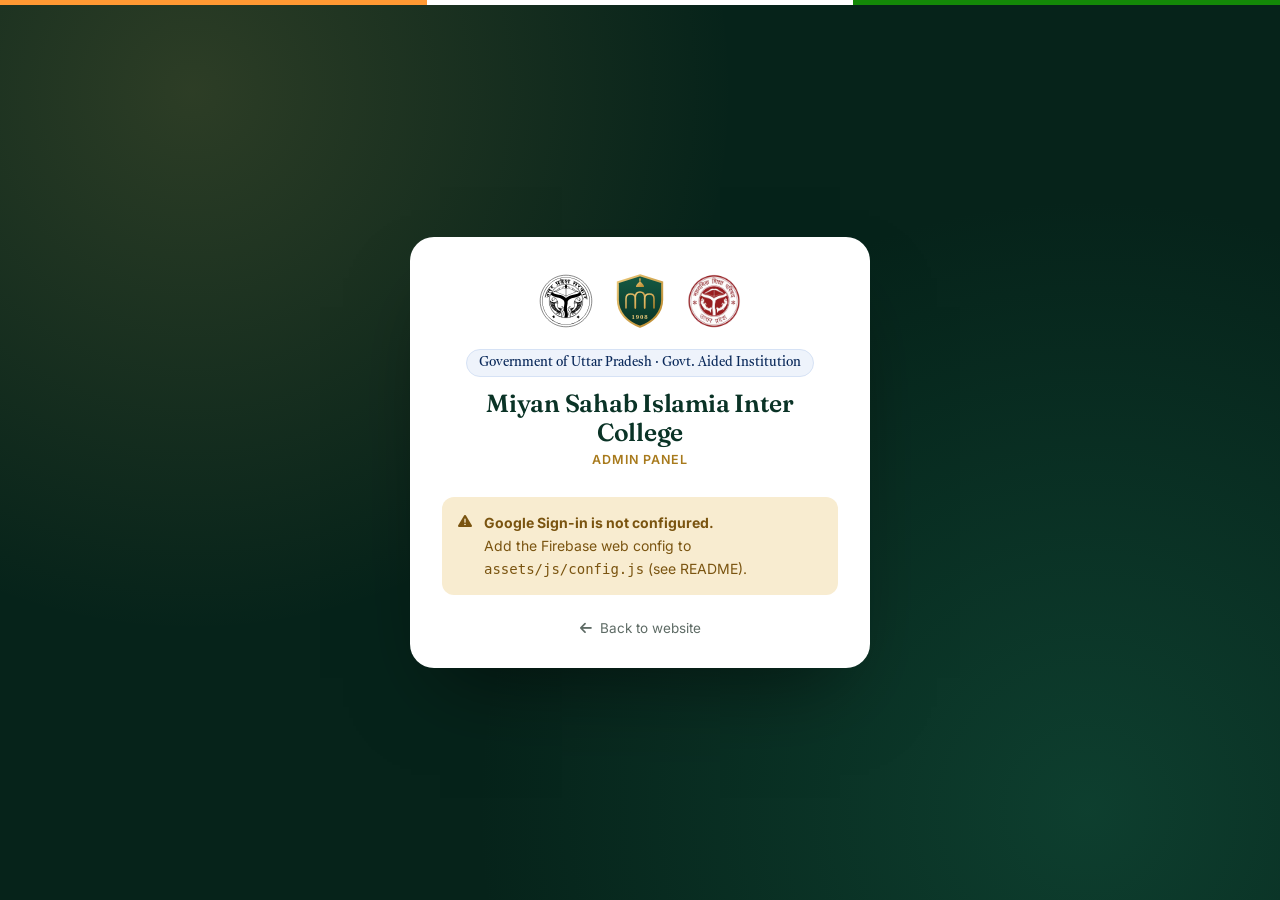
==== commit 73804816: "Real backend: Supabase API, Firebase Google Sign-in, PayU, admin panel - Supabase project with locke" ====
--- a/admin.html
+++ b/admin.html
@@ -4,114 +4,98 @@
   <meta charset="UTF-8">
   <meta name="viewport" content="width=device-width, initial-scale=1, viewport-fit=cover">
   <meta name="robots" content="noindex, nofollow">
-  <title>Admissions Admin | M.S.I. Inter College</title>
+  <title>Admin Panel | M.S.I. Inter College</title>
   <meta name="theme-color" content="#0a3326">
   <link rel="icon" href="assets/img/crest.svg" type="image/svg+xml">
   <link rel="preconnect" href="https://fonts.googleapis.com">
   <link rel="preconnect" href="https://fonts.gstatic.com" crossorigin>
-  <link href="https://fonts.googleapis.com/css2?family=Fraunces:opsz,wght@9..144,500;9..144,600&family=Inter:wght@400;500;600;700&family=Noto+Sans+Devanagari:wght@400;500&display=swap" rel="stylesheet">
+  <link href="https://fonts.googleapis.com/css2?family=Fraunces:opsz,wght@9..144,500;9..144,600&family=Inter:wght@400;500;600;700&family=Noto+Sans+Devanagari:wght@400;500;600&family=Tiro+Devanagari+Hindi&display=swap" rel="stylesheet">
   <link rel="stylesheet" href="https://cdnjs.cloudflare.com/ajax/libs/font-awesome/6.5.2/css/all.min.css">
   <link rel="stylesheet" href="assets/css/main.css">
+  <link rel="stylesheet" href="assets/css/admin.css">
 </head>
-<body class="portal-body">
+<body class="adm-body">
 
-<div class="tricolor" aria-hidden="true"></div>
-<div class="portal-topbar gov-topbar">
-  <div class="container">
-    <a href="index.html" class="gov-brand">
-      <img src="images/up_emblem.svg" alt="उत्तर प्रदेश सरकार" class="gov-emblem-sm" width="44" height="44">
-      <span class="brand-text"><span class="gov-label-sm">प्रवेश प्रबंधन · Admissions Admin</span><span class="brand-hi">मियाँ साहब इस्लामिया इण्टर कॉलेज</span></span>
-    </a>
-    <button class="btn btn-sm btn-ghost-light" id="adminLogout" hidden><i class="fas fa-right-from-bracket"></i> Logout</button>
+<!-- ================= Sign-in screen ================= -->
+<div class="adm-gate" id="gate">
+  <div class="tricolor" aria-hidden="true"></div>
+  <div class="adm-gate-card">
+    <div class="adm-gate-logos">
+      <img src="images/up_emblem.svg" alt="Uttar Pradesh emblem" width="64" height="64">
+      <img src="assets/img/crest.svg" alt="" width="64" height="64">
+      <img src="images/upboard_official.png" alt="UP Board" width="64" height="64">
+    </div>
+    <span class="adm-gate-label">Government of Uttar Pradesh · Govt. Aided Institution</span>
+    <h1 class="adm-gate-en">Miyan Sahab Islamia Inter College</h1>
+    <p class="adm-gate-sub">Admin Panel</p>
+    <div id="gateBody">
+      <p class="muted" id="gateMsg"><i class="fas fa-spinner fa-spin"></i> Loading…</p>
+    </div>
+    <a href="index.html" class="adm-gate-back"><i class="fas fa-arrow-left"></i> Back to website</a>
   </div>
 </div>
 
-<section class="portal-hero">
-  <div class="container">
-    <span class="eyebrow">Staff only</span>
-    <h1 style="margin-top:12px">Admission registrations</h1>
-    <p>Review applications and documents, verify fee payments, update status and export to Excel.</p>
+<!-- ================= App shell ================= -->
+<div class="adm-shell" id="shell" hidden>
+  <aside class="adm-side" id="side">
+    <a href="index.html" class="adm-brand" target="_blank" rel="noopener">
+      <img src="images/up_emblem.svg" alt="" width="40" height="40">
+      <span><strong>M.S.I. Inter College</strong><small>Admin Panel</small></span>
+    </a>
+    <nav class="adm-nav" id="admNav">
+      <div class="adm-nav-label">Overview</div>
+      <a href="#dashboard" data-page="dashboard"><i class="fas fa-gauge-high"></i> Dashboard</a>
+      <div class="adm-nav-label">Admissions</div>
+      <a href="#applications" data-page="applications"><i class="fas fa-file-signature"></i> Applications <span class="adm-count" id="cntApps"></span></a>
+      <a href="#payments" data-page="payments"><i class="fas fa-indian-rupee-sign"></i> Payments</a>
+      <a href="#enquiries" data-page="enquiries"><i class="fas fa-envelope-open-text"></i> Enquiries <span class="adm-count alert" id="cntEnq"></span></a>
+      <a href="#users" data-page="users"><i class="fas fa-users"></i> Parent accounts</a>
+      <div class="adm-nav-label">Website content</div>
+      <a href="#notices" data-page="notices"><i class="fas fa-bullhorn"></i> Notices</a>
+      <a href="#gallery" data-page="gallery"><i class="fas fa-images"></i> Gallery</a>
+      <a href="#toppers" data-page="toppers"><i class="fas fa-trophy"></i> Toppers</a>
+      <a href="#leaders" data-page="leaders"><i class="fas fa-user-tie"></i> Leadership</a>
+      <div class="adm-nav-label">System</div>
+      <a href="#settings" data-page="settings"><i class="fas fa-sliders"></i> Settings</a>
+      <a href="#staff" data-page="staff"><i class="fas fa-user-shield"></i> Staff access</a>
+    </nav>
+    <div class="adm-side-foot">
+      <a href="index.html" target="_blank" rel="noopener"><i class="fas fa-arrow-up-right-from-square"></i> View website</a>
+    </div>
+  </aside>
+  <div class="adm-scrim" id="scrim"></div>
+
+  <div class="adm-main">
+    <header class="adm-top">
+      <button class="adm-icon-btn adm-menu" id="menuBtn" aria-label="Menu"><i class="fas fa-bars"></i></button>
+      <div class="adm-top-title"><h1 id="pageTitle">Dashboard</h1><p id="pageSub"></p></div>
+      <div class="adm-top-actions">
+        <button class="adm-icon-btn" id="refreshBtn" title="Refresh" aria-label="Refresh"><i class="fas fa-rotate"></i></button>
+        <div class="adm-user" id="userChip">
+          <img id="userPhoto" alt="" referrerpolicy="no-referrer">
+          <span><strong id="userName"></strong><small id="userRole"></small></span>
+          <button class="adm-icon-btn" id="signOutBtn" title="Sign out" aria-label="Sign out"><i class="fas fa-right-from-bracket"></i></button>
+        </div>
+      </div>
+    </header>
+    <main class="adm-content" id="content"></main>
   </div>
-</section>
+</div>
 
-<main class="portal-main" id="main">
-  <div class="container">
-    <!-- Login -->
-    <section class="card" id="adminLogin" style="max-width:460px;margin:0 auto">
-      <h2 style="font-size:1.4rem;color:var(--emerald-900)"><i class="fas fa-lock" style="color:var(--gold-600)"></i> Staff login</h2>
-      <p style="color:var(--ink-500);font-size:14.5px;margin:6px 0 20px">Enter the admin passcode.</p>
-      <form id="adminLoginForm" novalidate>
-        <div class="field"><label for="adminPass">Passcode</label>
-          <div class="input-icon"><i class="fas fa-key"></i><input id="adminPass" type="password" required autocomplete="current-password"></div>
-          <span class="field-error">Enter the passcode</span></div>
-        <button class="btn btn-block" style="margin-top:16px" type="submit"><i class="fas fa-right-to-bracket"></i> Login</button>
-      </form>
-    </section>
-
-    <!-- Panel -->
-    <section id="adminPanel" hidden>
-      <div id="adminMode"></div>
-      <div class="stat-cards">
-        <div class="stat-card"><small>Total</small><strong id="stTotal">0</strong></div>
-        <div class="stat-card"><small>New</small><strong id="stNew">0</strong></div>
-        <div class="stat-card"><small>Under review</small><strong id="stReview">0</strong></div>
-        <div class="stat-card"><small>Approved</small><strong id="stApproved">0</strong></div>
-      </div>
-      <div class="stat-cards" style="margin-top:16px">
-        <div class="stat-card"><small>Fee collected</small><strong id="stCollected">₹0</strong></div>
-        <div class="stat-card"><small>Fees paid</small><strong id="stPaid">0</strong></div>
-        <div class="stat-card"><small>UPI to verify</small><strong id="stVerify" style="color:var(--gold-600)">0</strong></div>
-        <div class="stat-card"><small>Unpaid / at office</small><strong id="stUnpaid">0</strong></div>
-      </div>
-
-      <div class="admin-toolbar">
-        <div class="input-icon"><i class="fas fa-magnifying-glass"></i><input class="input" id="q" type="search" placeholder="Search name, ID, mobile, father's name…"></div>
-        <select id="fStatus" aria-label="Filter by status"><option value="">All statuses</option><option value="submitted">New</option><option value="review">Under review</option><option value="approved">Approved</option><option value="rejected">Rejected</option></select>
-        <select id="fPay" aria-label="Filter by payment"><option value="">All payments</option><option value="paid">Paid</option><option value="verification">UPI to verify</option><option value="office">Pay at office</option><option value="unpaid">Unpaid</option><option value="failed">Failed</option></select>
-        <select id="fClass" aria-label="Filter by class"><option value="">All classes</option></select>
-        <button class="btn btn-sm btn-outline" id="refreshBtn"><i class="fas fa-rotate"></i> Refresh</button>
-        <button class="btn btn-sm" id="exportBtn"><i class="fas fa-file-csv"></i> Export CSV</button>
-        <button class="btn btn-sm btn-outline" id="resetPwBtn"><i class="fas fa-key"></i> Reset password</button>
-      </div>
-
-      <div class="table-wrap">
-        <table class="data">
-          <thead><tr><th>Reg. ID</th><th>Student</th><th>Class</th><th>Mobile</th><th>Submitted</th><th>Fee</th><th>Status</th><th></th></tr></thead>
-          <tbody id="rows"></tbody>
-        </table>
-      </div>
-    </section>
-  </div>
-</main>
-
-<!-- Detail modal -->
-<div class="modal" id="detailModal" role="dialog" aria-modal="true" aria-labelledby="dmTitle">
-  <div class="modal-panel">
-    <div class="modal-head"><h3 id="dmTitle">Application</h3><button class="icon-btn" data-close-modal aria-label="Close"><i class="fas fa-xmark"></i></button></div>
-    <div class="modal-body">
-      <div style="display:flex;gap:20px;flex-wrap:wrap;align-items:flex-start">
-        <div id="dmPhoto"></div>
-        <div style="flex:1;min-width:240px"><div class="kv" id="dmBody"></div><div class="doc-links" id="dmDocs"></div></div>
-      </div>
-      <div id="dmPayBox" class="fee-box" style="margin-top:20px"></div>
-      <div class="form-grid" style="margin-top:22px;padding-top:20px;border-top:1px solid var(--line)">
-        <div class="field"><label for="dmStatus">Update status</label>
-          <select id="dmStatus"><option value="submitted">New / Submitted</option><option value="review">Under review</option><option value="approved">Approved</option><option value="rejected">Not approved</option></select></div>
-        <div class="field"><label for="dmNote">Note to applicant</label><input id="dmNote" maxlength="300" placeholder="e.g. Bring original T.C. on Monday"></div>
-      </div>
-    </div>
-    <div class="modal-foot">
-      <button class="btn btn-sm btn-outline" id="dmDelete" style="color:var(--danger);border-color:var(--danger);margin-right:auto"><i class="fas fa-trash"></i> Delete</button>
-      <a class="btn btn-sm btn-outline" id="dmWa" target="_blank" rel="noopener"><i class="fab fa-whatsapp"></i> Message parent</a>
-      <button class="btn btn-sm" id="dmSave"><i class="fas fa-check"></i> Save status</button>
-    </div>
-  </div>
+<!-- Drawer for details / forms -->
+<div class="adm-drawer" id="drawer" aria-hidden="true">
+  <div class="adm-drawer-scrim" data-close></div>
+  <section class="adm-drawer-panel" role="dialog" aria-modal="true" aria-labelledby="drawerTitle">
+    <header><h2 id="drawerTitle"></h2><button class="adm-icon-btn" data-close aria-label="Close"><i class="fas fa-xmark"></i></button></header>
+    <div class="adm-drawer-body" id="drawerBody"></div>
+    <footer id="drawerFoot"></footer>
+  </section>
 </div>
 
 <div class="toast-stack" id="toasts" aria-live="polite"></div>
 
 <script src="assets/js/config.js"></script>
-<script src="assets/js/store.js"></script>
+<script src="assets/js/api.js"></script>
 <script src="assets/js/main.js"></script>
 <script src="assets/js/admin.js"></script>
 </body>
--- a/assets/css/main.css
+++ b/assets/css/main.css
@@ -972,3 +972,25 @@
   .r-foot span { border-top: 1px solid #000; padding-top: 4px; min-width: 150px; text-align: center; }
   .r-office { margin-top: 18px; padding: 8px; border: 1px dashed #000; font-size: 11.5px; }
 }
+
+/* ==========================================================================
+   Google sign-in & live content
+   ========================================================================== */
+.google-auth { text-align: center; max-width: 440px; margin: 0 auto; padding: 12px 0 6px; }
+.google-auth-emblem { width: 64px; height: 64px; margin: 0 auto 14px; }
+.google-auth h2 { font-size: 1.6rem; color: var(--emerald-900); }
+.google-auth > p.muted { margin: 10px 0 24px; font-size: 14.5px; }
+.btn-google { display: inline-flex; align-items: center; justify-content: center; gap: 12px; width: 100%; min-height: 52px; padding: 12px 20px; border-radius: 999px; border: 1.5px solid #dadce0; background: #fff; color: #3c4043; font-weight: 600; font-size: 15px; transition: background .2s, box-shadow .2s; }
+.btn-google:hover { background: #f8faff; box-shadow: 0 2px 10px rgba(60,64,67,.15); }
+.btn-google[disabled] { opacity: .55; pointer-events: none; }
+.leader-photo { width: 96px; height: 96px; border-radius: 50%; object-fit: cover; box-shadow: 0 0 0 6px rgba(221,180,90,.18); }
+.leader-name { margin-top: 10px; }
+.topper-photo { width: 76px; height: 76px; margin: 0 auto 14px; border-radius: 50%; object-fit: cover; border: 3px solid var(--gold-400); }
+.notice-body { font-size: 13.5px; color: var(--ink-500); margin: 4px 0 6px; white-space: pre-line; }
+.muted-on-dark { color: rgba(255,255,255,.6); }
+@media (max-width: 760px) { .leader-photo { width: 72px; height: 72px; } }
+
+/* English-first headings */
+.gov-text h1.gov-title-en { font-family: var(--font-display); font-weight: 600; letter-spacing: -.01em; }
+.gov-text .gov-en { font-family: var(--font-hindi); text-transform: none; letter-spacing: 0; font-weight: 400; }
+.brand-hi.brand-en-name { font-family: var(--font-display); font-weight: 600; font-size: 18px; }
--- a/assets/css/admin.css
+++ b/assets/css/admin.css
@@ -0,0 +1,197 @@
+/* ==========================================================================
+   Admin panel
+   ========================================================================== */
+.adm-body { background: #f3f5f4; padding-bottom: 0 !important; }
+.adm-body .mobile-dock, .adm-body .fab-whatsapp { display: none !important; }
+
+/* ---------- Gate ---------- */
+.adm-gate { min-height: 100vh; display: flex; flex-direction: column; background:
+  radial-gradient(circle at 15% 10%, rgba(221,180,90,.18), transparent 40%),
+  radial-gradient(circle at 85% 90%, rgba(28,114,85,.35), transparent 45%), var(--emerald-950); }
+.adm-gate .tricolor { flex: none; }
+.adm-gate-card { margin: auto; width: min(460px, calc(100% - 32px)); background: #fff; border-radius: 24px; padding: 36px 32px 28px; text-align: center; box-shadow: 0 40px 80px -30px rgba(0,0,0,.5); }
+.adm-gate-logos { display: flex; justify-content: center; gap: 18px; margin-bottom: 18px; }
+.adm-gate-logos img { width: 56px; height: 56px; object-fit: contain; }
+.adm-gate-label { display: inline-block; font-family: var(--font-hindi); font-size: 12.5px; color: var(--navy); background: #eef3fb; border: 1px solid #d6e2f5; padding: 3px 12px; border-radius: 999px; }
+.adm-gate h1 { font-family: var(--font-hindi); font-weight: 400; font-size: 1.6rem; color: var(--emerald-900); margin-top: 12px; }
+.adm-gate-sub { font-weight: 600; color: var(--gold-600); letter-spacing: .08em; text-transform: uppercase; font-size: 12.5px; margin: 4px 0 26px; }
+.adm-gate-back { display: inline-flex; gap: 8px; align-items: center; margin-top: 22px; font-size: 13.5px; color: var(--ink-500); }
+.adm-gate-back:hover { color: var(--emerald-700); }
+.btn-google { display: inline-flex; align-items: center; justify-content: center; gap: 12px; width: 100%; min-height: 52px; padding: 12px 20px; border-radius: 999px; border: 1.5px solid #dadce0; background: #fff; color: #3c4043; font-weight: 600; font-size: 15px; transition: background .2s, box-shadow .2s; }
+.btn-google:hover { background: #f8faff; box-shadow: 0 2px 10px rgba(60,64,67,.15); }
+.btn-google[disabled] { opacity: .55; pointer-events: none; }
+
+/* ---------- Shell ---------- */
+.adm-shell { display: grid; grid-template-columns: 264px 1fr; min-height: 100vh; }
+.adm-side { position: sticky; top: 0; height: 100vh; display: flex; flex-direction: column; background: var(--emerald-950); color: rgba(255,255,255,.75); border-top: 4px solid; border-image: linear-gradient(90deg, var(--saffron) 33%, #fff 33% 66%, var(--india-green) 66%) 1; z-index: 60; }
+.adm-brand { display: flex; align-items: center; gap: 12px; padding: 20px 20px 18px; border-bottom: 1px solid rgba(255,255,255,.08); }
+.adm-brand img { background: #fff; border-radius: 50%; padding: 3px; }
+.adm-brand strong { display: block; color: #fff; font-size: 15px; }
+.adm-brand small { color: var(--gold-400); font-size: 11.5px; letter-spacing: .1em; text-transform: uppercase; font-weight: 600; }
+.adm-nav { flex: 1; overflow-y: auto; padding: 10px 12px 20px; }
+.adm-nav-label { font-size: 10.5px; letter-spacing: .14em; text-transform: uppercase; color: rgba(255,255,255,.38); font-weight: 700; padding: 16px 12px 6px; }
+.adm-nav a { display: flex; align-items: center; gap: 12px; padding: 10px 12px; border-radius: 10px; font-size: 14px; font-weight: 500; transition: background .15s, color .15s; }
+.adm-nav a i { width: 18px; text-align: center; color: rgba(255,255,255,.5); }
+.adm-nav a:hover { background: rgba(255,255,255,.06); color: #fff; }
+.adm-nav a.active { background: rgba(221,180,90,.14); color: #fff; }
+.adm-nav a.active i { color: var(--gold-400); }
+.adm-count { margin-left: auto; font-size: 11px; font-weight: 700; padding: 1px 8px; border-radius: 999px; background: rgba(255,255,255,.12); color: #fff; }
+.adm-count:empty { display: none; }
+.adm-count.alert { background: var(--saffron); color: #3d1d00; }
+.adm-side-foot { padding: 14px 20px 20px; border-top: 1px solid rgba(255,255,255,.08); font-size: 13.5px; }
+.adm-side-foot a:hover { color: #fff; }
+.adm-scrim { display: none; }
+
+.adm-main { min-width: 0; display: flex; flex-direction: column; }
+.adm-top { position: sticky; top: 0; z-index: 40; display: flex; align-items: center; gap: 14px; padding: 14px 28px; background: rgba(243,245,244,.88); backdrop-filter: blur(10px); border-bottom: 1px solid #e3e8e5; }
+.adm-top-title { flex: 1; min-width: 0; }
+.adm-top-title h1 { font-family: var(--font-body); font-size: 1.3rem; font-weight: 700; color: var(--ink-900); }
+.adm-top-title p { font-size: 13px; color: var(--ink-500); }
+.adm-top-actions { display: flex; align-items: center; gap: 10px; }
+.adm-icon-btn { width: 40px; height: 40px; flex: none; display: grid; place-items: center; border-radius: 10px; border: 1px solid #dfe5e2; background: #fff; color: var(--ink-700); transition: background .15s; }
+.adm-icon-btn:hover { background: var(--emerald-50); color: var(--emerald-800); }
+.adm-menu { display: none; }
+.adm-user { display: flex; align-items: center; gap: 10px; padding: 4px 4px 4px 6px; border-radius: 14px; background: #fff; border: 1px solid #dfe5e2; }
+.adm-user img { width: 34px; height: 34px; border-radius: 50%; object-fit: cover; background: var(--sand-200); }
+.adm-user strong { display: block; font-size: 13.5px; line-height: 1.2; max-width: 160px; overflow: hidden; text-overflow: ellipsis; white-space: nowrap; }
+.adm-user small { font-size: 11.5px; color: var(--gold-600); font-weight: 600; text-transform: uppercase; letter-spacing: .06em; }
+.adm-user .adm-icon-btn { width: 34px; height: 34px; border: 0; }
+.adm-content { padding: 26px 28px 60px; max-width: 1400px; width: 100%; }
+
+/* ---------- Building blocks ---------- */
+.adm-grid { display: grid; gap: 18px; }
+.adm-kpis { display: grid; grid-template-columns: repeat(4, 1fr); gap: 16px; }
+.adm-kpi { position: relative; overflow: hidden; padding: 20px 22px; background: #fff; border-radius: 18px; border: 1px solid #e3e8e5; }
+.adm-kpi i { position: absolute; right: 18px; top: 18px; width: 40px; height: 40px; display: grid; place-items: center; border-radius: 12px; background: var(--emerald-50); color: var(--emerald-700); }
+.adm-kpi.gold i { background: var(--gold-100); color: var(--gold-600); }
+.adm-kpi.saffron i { background: #fff1e3; color: #c25e00; }
+.adm-kpi.blue i { background: #e7effa; color: var(--info); }
+.adm-kpi small { font-size: 12.5px; font-weight: 600; color: var(--ink-500); text-transform: uppercase; letter-spacing: .06em; }
+.adm-kpi strong { display: block; font-family: var(--font-display); font-weight: 600; font-size: 2rem; color: var(--ink-900); margin-top: 6px; line-height: 1.1; }
+.adm-kpi span { font-size: 12.5px; color: var(--ink-500); }
+.adm-card { background: #fff; border-radius: 18px; border: 1px solid #e3e8e5; overflow: hidden; }
+.adm-card-head { display: flex; align-items: center; justify-content: space-between; gap: 12px; flex-wrap: wrap; padding: 16px 20px; border-bottom: 1px solid #edf1ef; }
+.adm-card-head h3 { font-family: var(--font-body); font-size: 15px; font-weight: 700; }
+.adm-card-body { padding: 18px 20px; }
+.adm-two { display: grid; grid-template-columns: 1.4fr 1fr; gap: 18px; }
+
+.adm-bars { display: grid; gap: 10px; }
+.adm-bar { display: grid; grid-template-columns: 90px 1fr 42px; align-items: center; gap: 12px; font-size: 13.5px; }
+.adm-bar-track { height: 10px; border-radius: 999px; background: #eef2f0; overflow: hidden; }
+.adm-bar-fill { height: 100%; border-radius: 999px; background: linear-gradient(90deg, var(--emerald-600), var(--emerald-800)); }
+.adm-bar b { text-align: right; }
+.adm-spark { display: flex; align-items: flex-end; gap: 6px; height: 140px; padding-top: 10px; }
+.adm-spark div { flex: 1; display: flex; flex-direction: column; align-items: center; justify-content: flex-end; gap: 6px; height: 100%; font-size: 11px; color: var(--ink-500); }
+.adm-spark span { width: 100%; max-width: 34px; border-radius: 8px 8px 3px 3px; background: linear-gradient(180deg, var(--gold-400), var(--gold-600)); min-height: 3px; }
+
+.adm-toolbar { display: flex; flex-wrap: wrap; gap: 10px; align-items: center; margin-bottom: 16px; }
+.adm-search { position: relative; flex: 1; min-width: 220px; }
+.adm-search i { position: absolute; left: 14px; top: 50%; transform: translateY(-50%); color: var(--ink-300); }
+.adm-search input { width: 100%; height: 44px; padding: 0 14px 0 40px; border-radius: 12px; border: 1px solid #dfe5e2; background: #fff; font-size: 15px; }
+.adm-toolbar select { height: 44px; padding: 0 12px; border-radius: 12px; border: 1px solid #dfe5e2; background: #fff; font-size: 14px; }
+.adm-search input:focus, .adm-toolbar select:focus { outline: none; border-color: var(--emerald-600); box-shadow: 0 0 0 3px rgba(28,114,85,.12); }
+
+.adm-table-wrap { overflow-x: auto; }
+table.adm-table { width: 100%; border-collapse: collapse; font-size: 14px; }
+.adm-table th { text-align: left; padding: 12px 16px; font-size: 11.5px; text-transform: uppercase; letter-spacing: .08em; color: var(--ink-500); background: #f8faf9; border-bottom: 1px solid #edf1ef; font-weight: 700; white-space: nowrap; }
+.adm-table td { padding: 12px 16px; border-bottom: 1px solid #f0f3f1; vertical-align: middle; }
+.adm-table tr:last-child td { border-bottom: 0; }
+.adm-table tbody tr { transition: background .12s; }
+.adm-table tbody tr.click { cursor: pointer; }
+.adm-table tbody tr:hover td { background: #f8fbf9; }
+.adm-table .mono { font-family: ui-monospace, Menlo, monospace; font-size: 13px; font-weight: 600; color: var(--emerald-800); }
+.adm-table .sub { display: block; font-size: 12.5px; color: var(--ink-500); }
+.adm-avatar { width: 34px; height: 34px; border-radius: 50%; object-fit: cover; background: var(--sand-200); vertical-align: middle; }
+.adm-empty { text-align: center; padding: 48px 20px; color: var(--ink-500); }
+.adm-empty i { font-size: 34px; color: var(--ink-300); display: block; margin-bottom: 10px; }
+
+.adm-media-grid { display: grid; grid-template-columns: repeat(auto-fill, minmax(190px, 1fr)); gap: 14px; }
+.adm-media { position: relative; border-radius: 14px; overflow: hidden; background: #fff; border: 1px solid #e3e8e5; }
+.adm-media img { width: 100%; aspect-ratio: 4/3; object-fit: cover; display: block; background: var(--sand-200); }
+.adm-media-body { padding: 10px 12px; font-size: 13px; }
+.adm-media-body strong { display: block; white-space: nowrap; overflow: hidden; text-overflow: ellipsis; }
+.adm-media-actions { position: absolute; top: 8px; right: 8px; display: flex; gap: 6px; opacity: 0; transition: opacity .15s; }
+.adm-media:hover .adm-media-actions, .adm-media:focus-within .adm-media-actions { opacity: 1; }
+.adm-media-actions button { width: 32px; height: 32px; border-radius: 8px; border: 0; background: rgba(255,255,255,.95); color: var(--ink-700); box-shadow: var(--shadow-sm); }
+.adm-media-actions button.danger { color: var(--danger); }
+
+.adm-list { display: grid; gap: 10px; }
+.adm-row { display: flex; align-items: center; gap: 14px; padding: 14px 16px; background: #fff; border: 1px solid #e3e8e5; border-radius: 14px; }
+.adm-row-main { flex: 1; min-width: 0; }
+.adm-row-main strong { display: block; font-size: 14.5px; }
+.adm-row-main small { color: var(--ink-500); font-size: 12.5px; }
+.adm-row-actions { display: flex; gap: 6px; flex: none; }
+
+.btn-danger { --btn-bg: #fff; --btn-fg: var(--danger); border-color: #f2c4bd; }
+.btn-danger:hover { --btn-bg: var(--danger); --btn-fg: #fff; }
+.btn-xs { min-height: 32px; padding: 6px 12px; font-size: 13px; }
+
+/* switch */
+.adm-switch { position: relative; display: inline-flex; align-items: center; gap: 12px; cursor: pointer; font-weight: 600; font-size: 14px; }
+.adm-switch input { position: absolute; opacity: 0; }
+.adm-switch span.track { width: 46px; height: 26px; border-radius: 999px; background: #d4dbd8; position: relative; transition: background .2s; flex: none; }
+.adm-switch span.track::after { content: ""; position: absolute; left: 3px; top: 3px; width: 20px; height: 20px; border-radius: 50%; background: #fff; box-shadow: 0 1px 3px rgba(0,0,0,.25); transition: transform .2s; }
+.adm-switch input:checked + span.track { background: var(--emerald-600); }
+.adm-switch input:checked + span.track::after { transform: translateX(20px); }
+.adm-switch input:focus-visible + span.track { outline: 3px solid var(--gold-400); outline-offset: 2px; }
+
+.adm-settings { display: grid; grid-template-columns: repeat(2, 1fr); gap: 18px; align-items: start; }
+.adm-settings .adm-card-body { display: grid; gap: 14px; }
+.adm-fee-table { width: 100%; border-collapse: collapse; font-size: 14px; }
+.adm-fee-table th, .adm-fee-table td { padding: 8px 6px; text-align: left; }
+.adm-fee-table input { width: 100%; height: 40px; padding: 0 10px; border: 1.5px solid var(--line); border-radius: 10px; background: var(--sand-50); font-size: 15px; }
+.adm-note { font-size: 12.5px; color: var(--ink-500); }
+.adm-secret-ok { display: inline-flex; align-items: center; gap: 6px; font-size: 12.5px; font-weight: 600; color: var(--success); }
+
+/* drawer */
+.adm-drawer { position: fixed; inset: 0; z-index: 300; visibility: hidden; overflow: hidden; }
+.adm-drawer.open { visibility: visible; }
+.adm-drawer-scrim { position: absolute; inset: 0; background: rgba(6,35,26,.45); opacity: 0; transition: opacity .25s; }
+.adm-drawer.open .adm-drawer-scrim { opacity: 1; }
+.adm-drawer-panel { position: absolute; top: 0; right: 0; bottom: 0; width: min(640px, 100%); background: #fff; display: flex; flex-direction: column; transform: translateX(100%); transition: transform .32s var(--ease); box-shadow: var(--shadow-lg); }
+.adm-drawer.open .adm-drawer-panel { transform: none; }
+.adm-drawer-panel > header { display: flex; align-items: center; justify-content: space-between; gap: 12px; padding: 18px 22px; border-bottom: 1px solid #edf1ef; }
+.adm-drawer-panel > header h2 { font-family: var(--font-body); font-size: 1.1rem; font-weight: 700; }
+.adm-drawer-body { flex: 1; overflow-y: auto; padding: 22px; }
+.adm-drawer-panel > footer { display: flex; flex-wrap: wrap; gap: 10px; justify-content: flex-end; padding: 14px 22px; border-top: 1px solid #edf1ef; background: #fbfcfb; }
+.adm-drawer-panel > footer:empty { display: none; }
+.adm-section-title { font-size: 12px; font-weight: 700; text-transform: uppercase; letter-spacing: .1em; color: var(--ink-500); margin: 22px 0 10px; }
+.adm-section-title:first-child { margin-top: 0; }
+.adm-doc-links { display: flex; flex-wrap: wrap; gap: 8px; }
+.adm-doc-links a { display: inline-flex; align-items: center; gap: 8px; padding: 8px 14px; border-radius: 10px; border: 1px solid #dfe5e2; font-size: 13.5px; font-weight: 500; }
+.adm-doc-links a:hover { border-color: var(--emerald-600); color: var(--emerald-800); background: var(--emerald-50); }
+.adm-history { display: grid; gap: 10px; border-left: 2px solid #e3e8e5; padding-left: 16px; margin-left: 6px; }
+.adm-history div { position: relative; font-size: 13.5px; }
+.adm-history div::before { content: ""; position: absolute; left: -22px; top: 6px; width: 10px; height: 10px; border-radius: 50%; background: var(--emerald-600); border: 2px solid #fff; }
+.adm-history small { display: block; color: var(--ink-500); font-size: 12px; }
+.adm-photo-big { width: 120px; height: 146px; object-fit: cover; border-radius: 14px; border: 2px solid #e3e8e5; flex: none; }
+.adm-head-row { display: flex; gap: 18px; align-items: flex-start; flex-wrap: wrap; }
+.adm-preview { margin-top: 8px; max-width: 220px; border-radius: 12px; border: 1px solid #e3e8e5; }
+
+@media (max-width: 1100px) {
+  .adm-kpis { grid-template-columns: repeat(2, 1fr); }
+  .adm-two, .adm-settings { grid-template-columns: 1fr; }
+}
+@media (max-width: 900px) {
+  .adm-shell { grid-template-columns: 1fr; }
+  .adm-side { position: fixed; left: 0; top: 0; bottom: 0; width: 272px; transform: translateX(-100%); transition: transform .3s var(--ease); }
+  .adm-shell.nav-open .adm-side { transform: none; }
+  .adm-shell.nav-open .adm-scrim { display: block; position: fixed; inset: 0; background: rgba(6,35,26,.45); z-index: 55; }
+  .adm-menu { display: grid; }
+  .adm-top { padding: 12px 16px; }
+  .adm-content { padding: 18px 16px 48px; }
+  .adm-user span, #refreshBtn { display: none; }
+}
+@media (max-width: 560px) {
+  .adm-kpis { gap: 10px; }
+  .adm-kpi { padding: 16px; }
+  .adm-kpi strong { font-size: 1.5rem; }
+  .adm-kpi i { display: none; }
+  .adm-top-title p { display: none; }
+  .adm-table.responsive thead { display: none; }
+  .adm-table.responsive tr { display: grid; grid-template-columns: 1fr auto; gap: 4px 12px; padding: 12px 14px; border-bottom: 1px solid #f0f3f1; }
+  .adm-table.responsive td { padding: 0; border: 0; }
+  .adm-table.responsive td.hide-xs { display: none; }
+}
+
+.adm-gate h1.adm-gate-en { font-family: var(--font-display); font-weight: 600; font-size: 1.55rem; }
